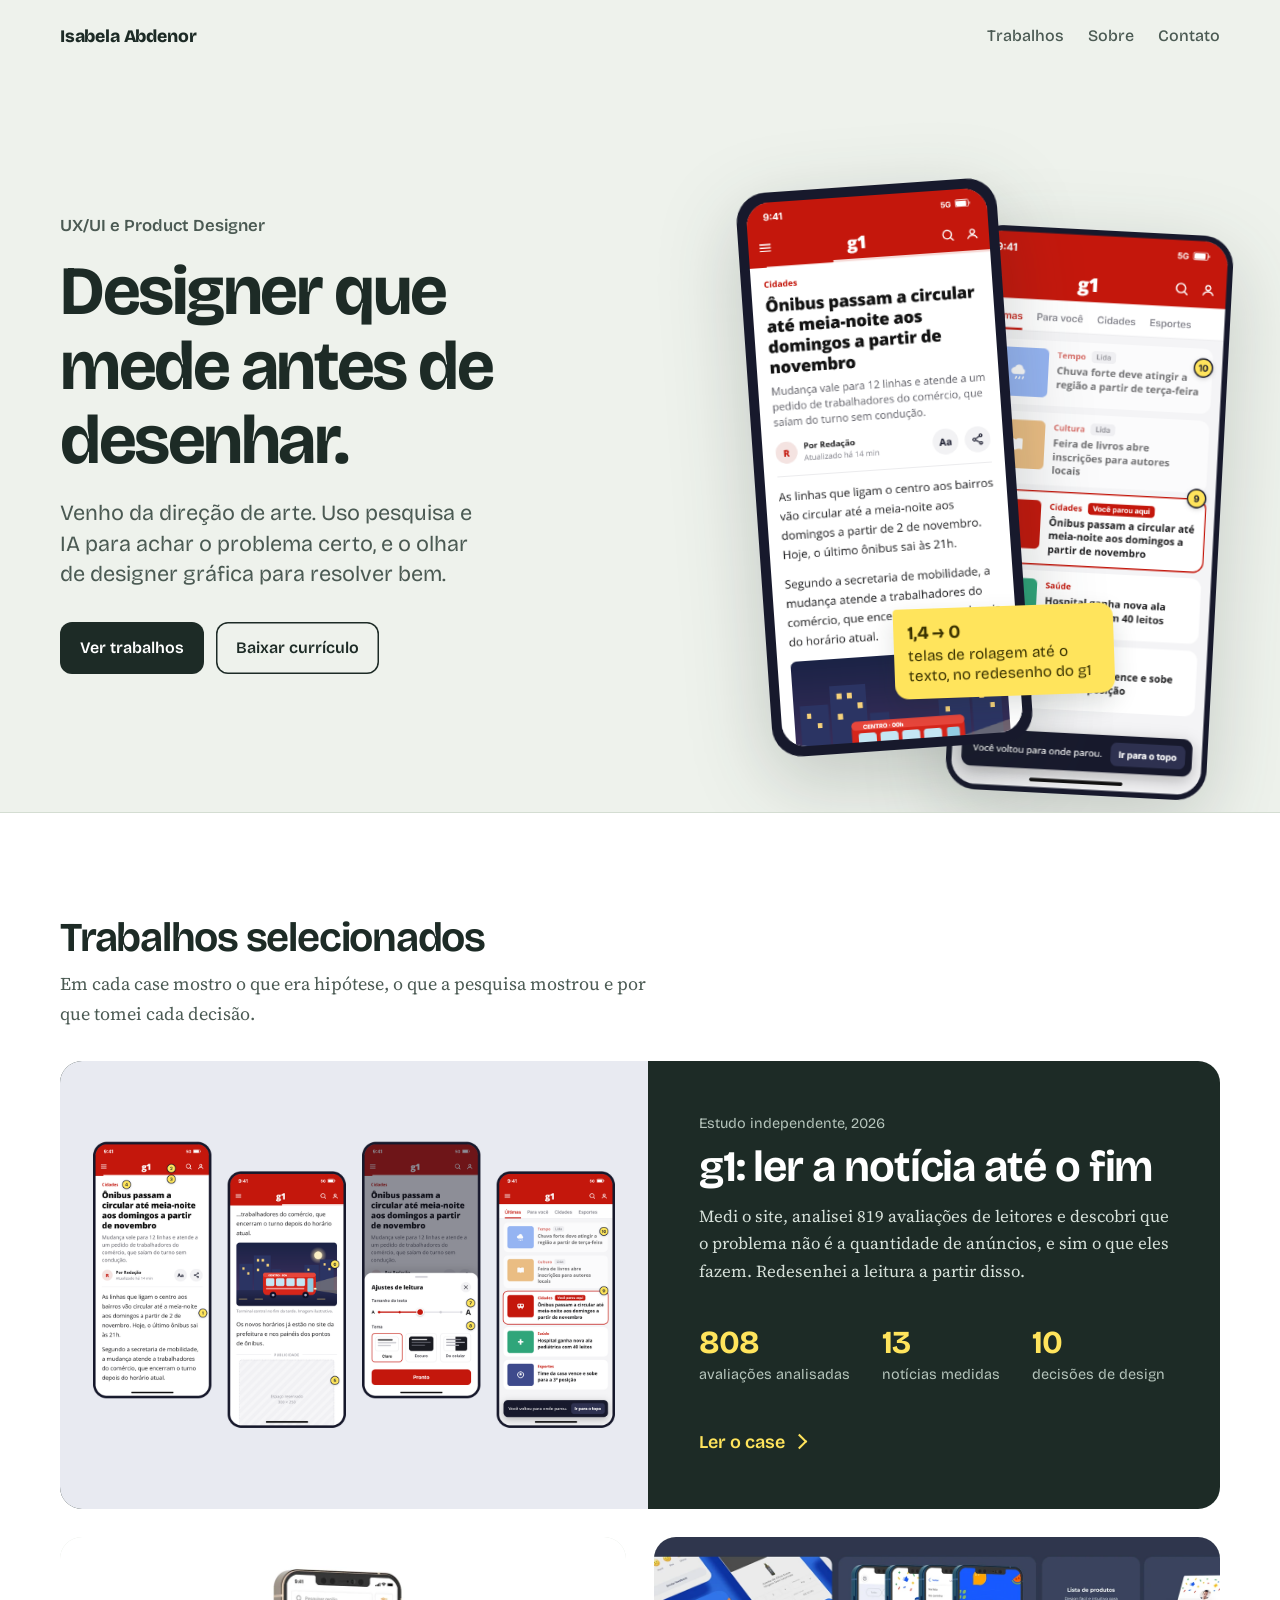
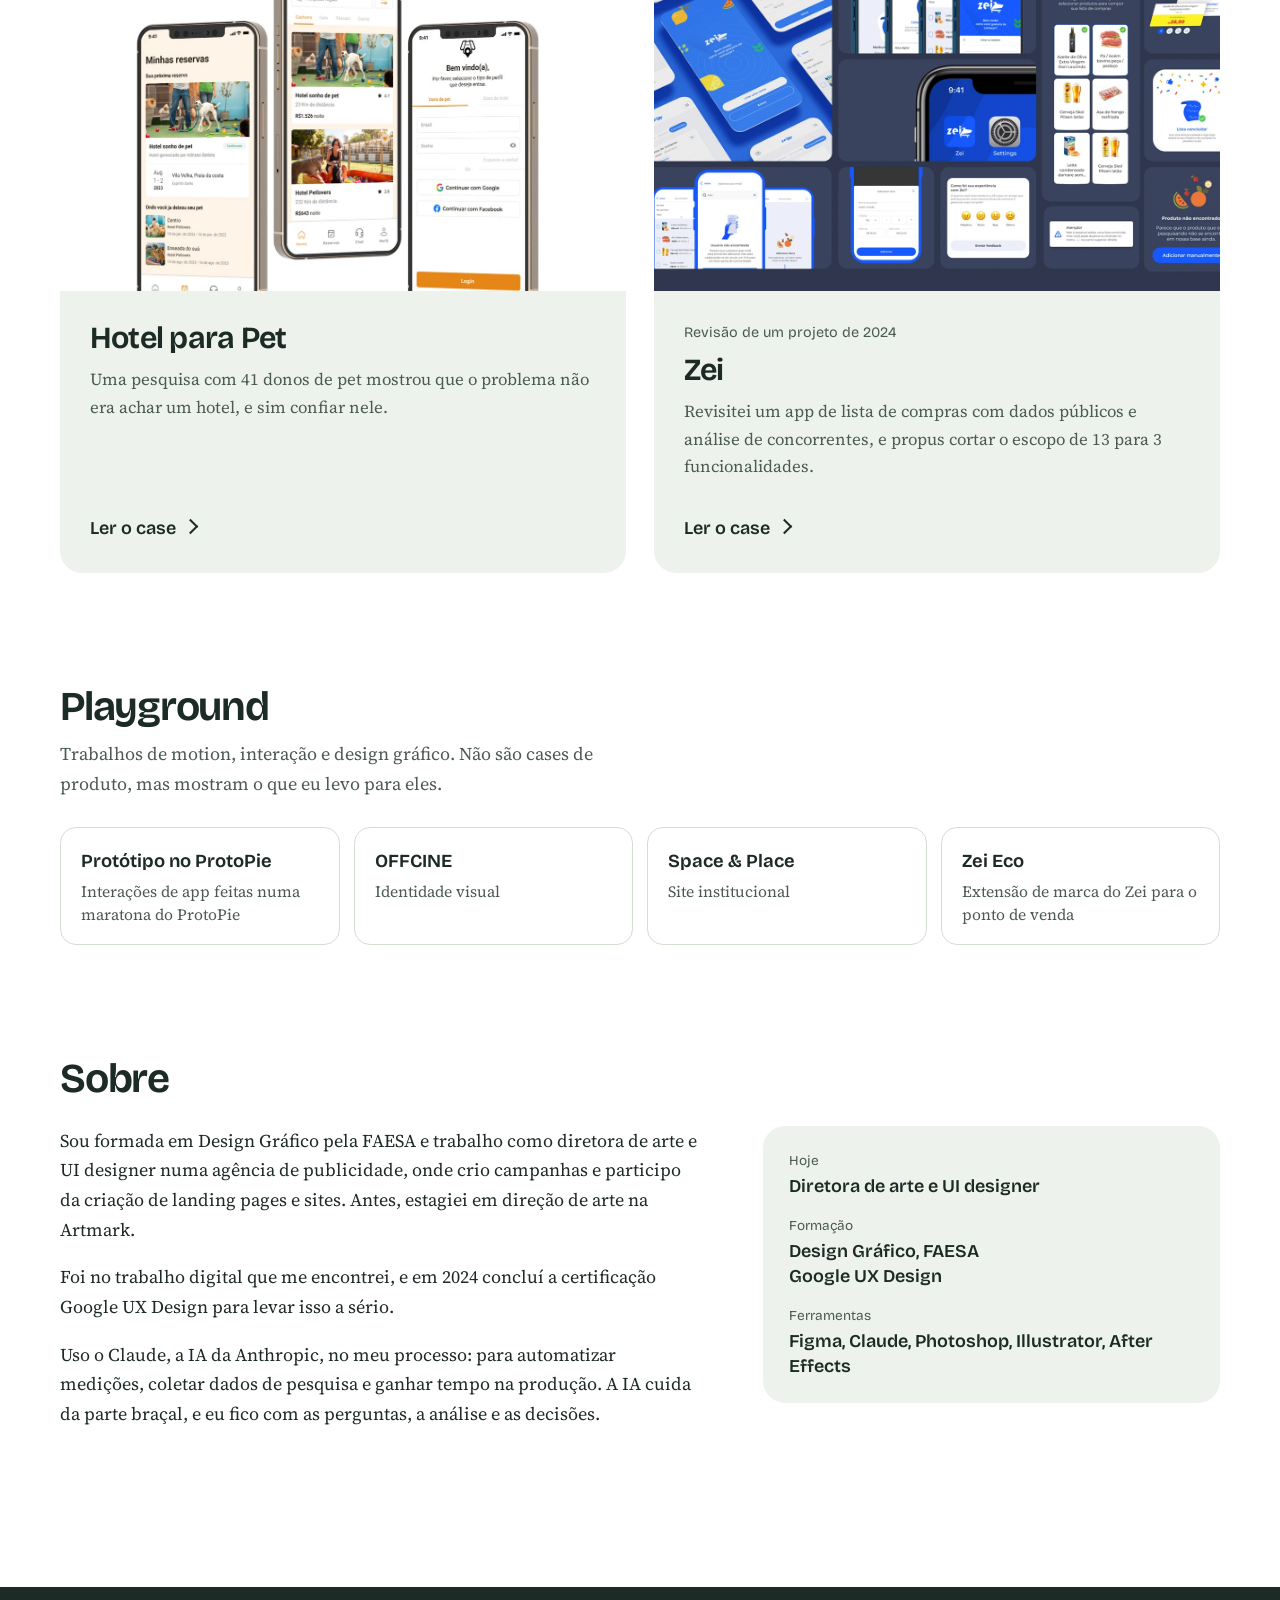
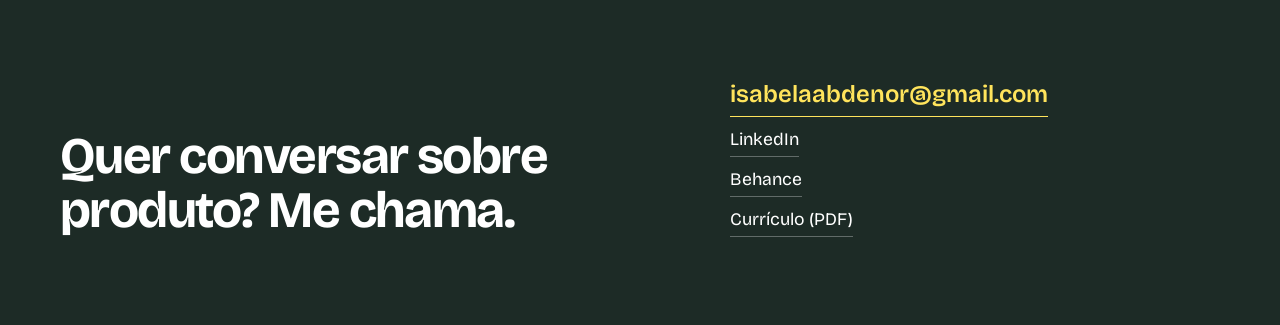
==== index.html @ 4beea4b3 "Portfolio de Isabela Abdenor: home e cases g1, Hotel para Pet e Zei Co-Authored-By: Claude Opus 5.5 " ====
<!doctype html>
<html lang="pt-BR">
<head>
<meta charset="utf-8">
<meta name="viewport" content="width=device-width, initial-scale=1">
<title>Isabela Abdenor — UX/UI e Product Designer</title>
<meta name="description" content="Portfolio de Isabela Abdenor, UX/UI e Product Designer que mede antes de desenhar. Vinda da direção de arte, usa pesquisa e IA para achar o problema certo.">
<meta property="og:type" content="website">
<meta property="og:title" content="Isabela Abdenor — UX/UI e Product Designer">
<meta property="og:description" content="Designer que mede antes de desenhar. Cases de UX/UI e produto com pesquisa, decisões e resultados.">
<meta property="og:image" content="https://isabelaabdenor-ctrl.github.io/img/g1/capa-g1.png">
<meta property="og:url" content="https://isabelaabdenor-ctrl.github.io/">
<meta name="twitter:card" content="summary_large_image">
<link rel="preconnect" href="https://fonts.googleapis.com">
<link rel="preconnect" href="https://fonts.gstatic.com" crossorigin>
<link href="https://fonts.googleapis.com/css2?family=Bricolage+Grotesque:opsz,wght@12..96,300..800&family=Source+Serif+4:opsz,wght@8..60,400;8..60,600&display=swap" rel="stylesheet">
<link rel="stylesheet" href="styles.css?v=3">
</head>
<body>

<div class="hero-band">
  <header class="site-head">
    <a class="name" href="index.html">Isabela Abdenor</a>
    <nav aria-label="Principal">
      <a href="#trabalhos">Trabalhos</a>
      <a href="#sobre">Sobre</a>
      <a href="#contato">Contato</a>
    </nav>
  </header>

  <section class="hero">
    <div>
      <p class="role">UX/UI e Product Designer</p>
      <h1>Designer que mede antes de desenhar.</h1>
      <p class="sub">Venho da direção de arte. Uso pesquisa e IA para achar o problema certo, e o olhar de designer gráfica para resolver bem.</p>
      <div class="actions">
        <a class="button" href="#trabalhos">Ver trabalhos</a>
        <a class="button ghost" href="curriculo-isabela-abdenor.pdf">Baixar currículo</a>
      </div>
    </div>
    <div class="hero-visual" aria-hidden="true">
      <!-- demo do redesenho: a notícia rola sozinha dentro do celular -->
      <div class="phone-live p1">
        <div class="screen">
          <img class="scroller" src="img/g1/tela-longa.png" alt="" width="750" height="3302">
          <div class="fixed-top"><img src="img/g1/cabecalho.png" alt="" width="750" height="192"><i class="read"></i></div>
        </div>
      </div>
      <img class="p2" src="img/g1/tela-d.png" alt="" width="750" height="1624">
      <p class="tag"><b>1,4 → 0</b>telas de rolagem até o texto, no redesenho do g1</p>
    </div>
  </section>
</div>

<main>
  <section class="work" id="trabalhos">
    <h2>Trabalhos selecionados</h2>
    <p class="intro">Em cada case mostro o que era hipótese, o que a pesquisa mostrou e por que tomei cada decisão.</p>

    <div class="cases">
      <a class="case featured" href="g1.html">
        <div class="shot"><img src="img/g1/capa-g1.png" alt="Quatro telas do redesenho da leitura de notícias do g1 no celular" width="1600" height="1000"></div>
        <div class="body">
          <p class="kind">Estudo independente, 2026</p>
          <h3>g1: ler a notícia até o fim</h3>
          <p class="problem">Medi o site, analisei 819 avaliações de leitores e descobri que o problema não é a quantidade de anúncios, e sim o que eles fazem. Redesenhei a leitura a partir disso.</p>
          <div class="metric">
            <div><b data-count="819">819</b><span>avaliações analisadas</span></div>
            <div><b data-count="13">13</b><span>notícias medidas</span></div>
            <div><b data-count="10">10</b><span>decisões de design</span></div>
          </div>
          <span class="go">Ler o case</span>
        </div>
      </a>

      <a class="case" href="pet.html">
        <div class="shot"><img src="img/pet/capa.webp" alt="Telas do app de hotéis para pet" width="1200" height="1558" loading="lazy"></div>
        <div class="body">
          <h3>Hotel para Pet</h3>
          <p class="problem">Uma pesquisa com 41 donos de pet mostrou que o problema não era achar um hotel, e sim confiar nele.</p>
          <span class="go">Ler o case</span>
        </div>
      </a>

      <a class="case" href="zei.html">
        <div class="shot"><img src="img/zei/telas.webp" alt="Telas do app Zei" width="1400" height="788" loading="lazy"></div>
        <div class="body">
          <p class="kind">Revisão de um projeto de 2024</p>
          <h3>Zei</h3>
          <p class="problem">Revisitei um app de lista de compras com dados públicos e análise de concorrentes, e propus cortar o escopo de 13 para 3 funcionalidades.</p>
          <span class="go">Ler o case</span>
        </div>
      </a>
    </div>
  </section>

  <section class="section" id="playground">
    <h2>Playground</h2>
    <p class="intro">Trabalhos de motion, interação e design gráfico. Não são cases de produto, mas mostram o que eu levo para eles.</p>
    <ul class="play">
      <li><a href="https://www.behance.net/gallery/202057637/Projeto-criado-durante-maratona-do-ProtoPie"><b>Protótipo no ProtoPie</b><span>Interações de app feitas numa maratona do ProtoPie</span></a></li>
      <li><a href="https://www.behance.net/gallery/131307971/OFFCINE"><b>OFFCINE</b><span>Identidade visual</span></a></li>
      <li><a href="https://www.behance.net/gallery/140035147/Site-SPACE-PLACE"><b>Space &amp; Place</b><span>Site institucional</span></a></li>
      <li><a href="https://www.behance.net/gallery/186229817/Projeto-Zei-Eco-Design-Process"><b>Zei Eco</b><span>Extensão de marca do Zei para o ponto de venda</span></a></li>
    </ul>
  </section>

  <section class="section" id="sobre">
    <h2>Sobre</h2>
    <div class="about">
      <div>
        <p>Sou formada em Design Gráfico pela FAESA e trabalho como diretora de arte e UI designer numa agência de publicidade, onde crio campanhas e participo da criação de landing pages e sites. Antes, estagiei em direção de arte na Artmark.</p>
        <p>Foi no trabalho digital que me encontrei, e em 2024 concluí a certificação Google UX Design para levar isso a sério.</p>
        <p>Uso o Claude, a IA da Anthropic, no meu processo: para automatizar medições, coletar dados de pesquisa e ganhar tempo na produção. A IA cuida da parte braçal, e eu fico com as perguntas, a análise e as decisões.</p>
      </div>
      <dl class="about-facts">
        <div><dt>Hoje</dt><dd>Diretora de arte e UI designer</dd></div>
        <div><dt>Formação</dt><dd>Design Gráfico, FAESA<br>Google UX Design</dd></div>
        <div><dt>Ferramentas</dt><dd>Figma, Claude, Photoshop, Illustrator, After Effects</dd></div>
      </dl>
    </div>
  </section>
</main>

<footer class="site-foot" id="contato">
  <div class="foot-inner">
    <p class="ask">Quer conversar sobre produto? Me chama.</p>
    <div class="links">
      <a class="mail" href="mailto:isabelaabdenor@gmail.com">isabelaabdenor@gmail.com</a>
      <a href="https://www.linkedin.com/in/isabelaabdenor/">LinkedIn</a>
      <a href="https://www.behance.net/isabelaabdenor">Behance</a>
      <a href="curriculo-isabela-abdenor.pdf">Currículo (PDF)</a>
    </div>
  </div>
</footer>


<script>
  // números do case em destaque contam até o valor quando o cartão aparece
  const nums = document.querySelectorAll('[data-count]');
  const calmo = matchMedia('(prefers-reduced-motion: reduce)').matches;
  if (!calmo && 'IntersectionObserver' in window) {
    nums.forEach(n => n.textContent = '0');
    const io = new IntersectionObserver(entries => entries.forEach(e => {
      if (!e.isIntersecting) return;
      io.unobserve(e.target);
      const alvo = +e.target.dataset.count, t0 = performance.now(), dur = 1100;
      const passo = t => {
        const k = Math.min(1, (t - t0) / dur), suave = 1 - Math.pow(1 - k, 3);
        e.target.textContent = Math.round(alvo * suave);
        if (k < 1) requestAnimationFrame(passo);
      };
      requestAnimationFrame(passo);
    }), { threshold: .6 });
    nums.forEach(n => io.observe(n));
  }
</script>
</body>
</html>
---- styles.css ----
/* Portfolio Isabela Abdenor
   Ideia central: o case lido como um arquivo de trabalho.
   O texto corre numa coluna; as decisões aparecem como notas na margem,
   do jeito que um comentário aparece no Figma. */

:root {
  --ink: #1d2b26;
  --ink-soft: #4b5a53;
  --paper: #ffffff;
  --band: #eef2ec;
  --mist: #e3e9e1;
  --line: #d4ddd2;
  --note: #ffe45c;
  --note-ink: #3a3200;
  --link: #1d2b26;
  --link-line: #f2c400;
  --zei: #1f5bff;
  --pet: #e8891a;
  --ok: #1e7a4c;

  --display: "Bricolage Grotesque", system-ui, sans-serif;
  --text: "Source Serif 4", Georgia, serif;

  --gutter: clamp(20px, 5vw, 56px);
  --max: 1160px;
  --measure: 38rem;
  --radius: 22px;
}

* { box-sizing: border-box; }

html { -webkit-text-size-adjust: 100%; scroll-behavior: smooth; }

body {
  margin: 0;
  background: var(--paper);
  color: var(--ink);
  font-family: var(--text);
  font-size: 1.125rem;
  line-height: 1.65;
  font-optical-sizing: auto;
}

img { max-width: 100%; height: auto; display: block; }

a { color: var(--link); text-decoration-color: var(--link-line); text-decoration-thickness: 2px; text-underline-offset: 0.2em; }
a:hover { text-decoration-color: var(--ink); }

:focus-visible {
  outline: 3px solid var(--link);
  outline-offset: 3px;
  border-radius: 4px;
}

h1, h2, h3, .display {
  font-family: var(--display);
  font-weight: 650;
  line-height: 1.08;
  letter-spacing: -0.02em;
  margin: 0;
}

p { margin: 0 0 1em; }

/* todo bloco de conteúdo fica numa coluna central */
.site-head, .hero, .work, .section, .case-hero, .cover, .doc, .next-case, .foot-inner {
  width: min(calc(100% - 2 * var(--gutter)), var(--max));
  margin-inline: auto;
}

/* ---------- topo ---------- */

.site-head {
  display: flex;
  justify-content: space-between;
  align-items: center;
  gap: 1rem;
  padding: 22px 0;
  font-family: var(--display);
  font-size: 1rem;
}
.site-head .name { white-space: nowrap; font-weight: 800; font-size: 1.1rem; color: var(--ink); text-decoration: none; letter-spacing: -0.01em; }
.site-head nav { display: flex; gap: 1.5rem; flex-wrap: wrap; }
.site-head nav a { color: var(--ink-soft); text-decoration: none; font-weight: 500; }
.site-head nav a:hover { color: var(--ink); }

/* ---------- home ---------- */

.hero-band { background: var(--band); border-bottom: 1px solid var(--line); overflow: hidden; }
.hero {
  display: grid;
  grid-template-columns: minmax(0, 1.15fr) minmax(0, .85fr);
  gap: clamp(32px, 5vw, 72px);
  align-items: center;
  padding: clamp(40px, 7vw, 96px) 0;
}
.role {
  font-family: var(--display);
  font-weight: 600;
  font-size: 1.05rem;
  color: var(--ink-soft);
  margin-bottom: 1rem;
}
.status {
  display: inline-flex;
  align-items: center;
  gap: .55rem;
  font-family: var(--display);
  font-weight: 600;
  font-size: .95rem;
  background: var(--paper);
  border: 1px solid var(--line);
  border-radius: 999px;
  padding: .35rem .9rem .35rem .7rem;
  margin-bottom: 1.6rem;
}
.status::before { content: ""; width: 9px; height: 9px; border-radius: 50%; background: #2a9d5c; box-shadow: 0 0 0 4px rgba(42, 157, 92, .15); }
.hero h1 {
  font-size: clamp(2.5rem, 5.4vw, 4.6rem);
  font-weight: 700;
  letter-spacing: -0.035em;
  max-width: 13ch;
}
.hero .sub {
  font-family: var(--display);
  font-weight: 400;
  font-size: clamp(1.15rem, 1.7vw, 1.4rem);
  line-height: 1.4;
  color: var(--ink-soft);
  margin-top: 1.2rem;
  max-width: 30ch;
}
.actions { display: flex; flex-wrap: wrap; gap: .75rem; margin-top: 2rem; }
.button {
  display: inline-flex;
  align-items: center;
  gap: .5rem;
  font-family: var(--display);
  font-weight: 600;
  font-size: 1rem;
  text-decoration: none;
  border-radius: 12px;
  padding: .8rem 1.25rem;
  background: var(--ink);
  color: #fff;
  transition: transform .15s ease, background .15s ease;
}
.button:hover { background: #2c3f37; }
.button:active { transform: scale(.98); }
.button.ghost { background: transparent; color: var(--ink); box-shadow: inset 0 0 0 1.5px var(--ink); }
.button.ghost:hover { background: var(--paper); }

/* as telas do g1 como vitrine da abertura */
.hero-visual { position: relative; height: clamp(380px, 44vw, 560px); }
.hero-visual > img {
  position: absolute;
  width: 56%;
  border-radius: 26px;
  filter: drop-shadow(0 24px 40px rgba(29, 43, 38, .2));
}
.hero-visual .p1 { left: 0; top: 4%; transform: rotate(-4deg); z-index: 1; }
.hero-visual .p2 { right: 0; top: 12%; transform: rotate(3deg); }

/* celular "ao vivo": a tela longa sobe devagar, como um vídeo do produto */
.phone-live {
  position: absolute;
  width: 56%;
  aspect-ratio: 375 / 812;
  border-radius: 30px;
  background: #17192c;
  padding: 2.1%;
  filter: drop-shadow(0 24px 40px rgba(29, 43, 38, .22));
}
.phone-live .screen { position: relative; width: 100%; height: 100%; border-radius: 24px; overflow: hidden; background: #fff; }
.phone-live .scroller { position: absolute; left: 0; top: 0; width: 100%; animation: ler 14s cubic-bezier(.45, 0, .25, 1) 1.6s infinite; }
.phone-live .fixed-top { position: absolute; left: 0; top: 0; width: 100%; }
.phone-live .read { position: absolute; left: 0; bottom: -3px; height: 3px; width: 7%; background: #c4170c; animation: progresso 14s cubic-bezier(.45, 0, .25, 1) 1.6s infinite; }
/* 50.8% = (altura da tela longa - altura visível) / altura da tela longa */
@keyframes ler {
  0%, 10% { transform: translateY(0); }
  58%, 72% { transform: translateY(-50.8%); }
  92%, 100% { transform: translateY(0); }
}
@keyframes progresso {
  0%, 10% { width: 7%; }
  58%, 72% { width: 100%; }
  92%, 100% { width: 7%; }
}

/* entrada da abertura: uma sequência só, na ordem de leitura */
@keyframes subir { from { opacity: 0; transform: translateY(18px); } to { opacity: 1; transform: none; } }
@keyframes chegar-1 { from { opacity: 0; transform: translateY(40px) rotate(-8deg); } to { opacity: 1; transform: rotate(-4deg); } }
@keyframes chegar-2 { from { opacity: 0; transform: translateY(40px) rotate(8deg); } to { opacity: 1; transform: rotate(3deg); } }
@keyframes colar { 0% { opacity: 0; transform: scale(.6) rotate(-8deg); } 70% { opacity: 1; transform: scale(1.06) rotate(-1deg); } 100% { transform: scale(1) rotate(-2deg); } }
.hero .role, .hero h1, .hero .sub, .hero .actions { animation: subir .7s cubic-bezier(.2, .7, .2, 1) both; }
.hero .sub { animation-delay: .12s; }
.hero .actions { animation-delay: .24s; }
.hero-visual .p1 { animation: chegar-1 .9s cubic-bezier(.2, .7, .2, 1) .25s both; }
.hero-visual .p2 { animation: chegar-2 .9s cubic-bezier(.2, .7, .2, 1) .4s both; }
.hero-visual .tag { animation: colar .5s cubic-bezier(.3, .7, .3, 1.2) 1.15s both; }
.hero-visual .tag {
  position: absolute;
  left: 30%;
  bottom: 2%;
  z-index: 2;
  background: var(--note);
  color: var(--note-ink);
  font-family: var(--display);
  font-size: .95rem;
  line-height: 1.35;
  padding: 12px 14px;
  border-radius: 4px 14px 14px 14px;
  transform: rotate(-2deg);
  box-shadow: 0 10px 24px rgba(29, 43, 38, .14);
  max-width: 220px;
}
.hero-visual .tag b { font-size: 1.15rem; display: block; }

/* trabalhos */
.work { padding: clamp(56px, 8vw, 104px) 0 0; }
.work > h2, .section > h2 { font-size: clamp(1.8rem, 3.2vw, 2.6rem); letter-spacing: -0.03em; }
.work > .intro, .section > .intro { color: var(--ink-soft); max-width: var(--measure); margin-top: .6rem; }

.cases { display: grid; grid-template-columns: repeat(2, minmax(0, 1fr)); gap: clamp(16px, 2.4vw, 28px); margin-top: 2rem; }
.case {
  display: flex;
  flex-direction: column;
  background: var(--band);
  border-radius: var(--radius);
  overflow: hidden;
  color: inherit;
  text-decoration: none;
  transition: transform .25s cubic-bezier(.2,.7,.2,1), box-shadow .25s ease;
}
.case:hover { transform: translateY(-3px); box-shadow: 0 18px 40px rgba(29, 43, 38, .1); }
.case .shot { aspect-ratio: 16 / 10; overflow: hidden; background: var(--mist); }
.case .shot img { width: 100%; height: 100%; object-fit: cover; object-position: top; }
.case .body { padding: clamp(20px, 2.4vw, 30px); display: flex; flex-direction: column; flex: 1; }
.case .kind { font-family: var(--display); font-size: .9rem; color: var(--ink-soft); margin-bottom: .5rem; }
.case h3 { font-size: clamp(1.5rem, 2.4vw, 2rem); letter-spacing: -0.025em; }
.case .problem { margin-top: .75rem; color: var(--ink-soft); font-size: 1.05rem; }
.case .go { margin-top: auto; padding-top: 1rem; font-family: var(--display); font-weight: 600; color: var(--ink); }
.case .go::after { content: ""; display: inline-block; width: .5em; height: .5em; border-top: 2px solid currentColor; border-right: 2px solid currentColor; transform: rotate(45deg); margin-left: .5em; vertical-align: .08em; transition: margin .2s ease; }
.case:hover .go::after { margin-left: .8em; }

/* o primeiro case ocupa a linha inteira */
.case.featured { grid-column: 1 / -1; flex-direction: row; background: var(--ink); color: #fff; }
.case.featured .shot { flex: 1.25; aspect-ratio: auto; background: #e8eaf1; display: grid; place-items: center; }
.case.featured .shot img { object-fit: contain; object-position: center; }
.case.featured .body { flex: 1; justify-content: center; padding: clamp(28px, 4vw, 56px); }
.case.featured .kind { color: #b5c4bb; }
.case.featured h3 { font-size: clamp(1.9rem, 3.4vw, 2.9rem); }
.case.featured .problem { color: #d7e1da; }
.case.featured .go { color: var(--note); margin-top: 1.5rem; }
.case.featured .metric { display: flex; gap: 2rem; margin-top: 1.5rem; font-family: var(--display); }
.case.featured .metric b { display: block; font-size: 2rem; letter-spacing: -0.03em; line-height: 1; color: var(--note); }
.case.featured .metric span { font-size: .9rem; color: #b5c4bb; }

.section { padding: clamp(64px, 9vw, 112px) 0 0; }

.play {
  list-style: none;
  padding: 0;
  margin: 1.75rem 0 0;
  display: grid;
  grid-template-columns: repeat(auto-fill, minmax(230px, 1fr));
  gap: 14px;
}
.play a {
  display: block;
  height: 100%;
  border: 1px solid var(--line);
  border-radius: 16px;
  padding: 18px 20px;
  text-decoration: none;
  color: var(--ink);
  transition: border-color .15s ease, background .15s ease;
}
.play a:hover { border-color: var(--ink); background: var(--band); }
.play b { font-family: var(--display); font-weight: 650; font-size: 1.15rem; display: block; }
.play span { display: block; color: var(--ink-soft); font-size: .98rem; line-height: 1.45; margin-top: .3rem; }

.about {
  display: grid;
  grid-template-columns: minmax(0, 1.4fr) minmax(0, 1fr);
  gap: clamp(28px, 5vw, 72px);
  margin-top: 1.5rem;
  align-items: start;
}
.about-facts { margin: 0; font-family: var(--display); background: var(--band); border-radius: var(--radius); padding: 24px 26px; display: grid; gap: 1rem; }
.about-facts dt { font-size: .85rem; color: var(--ink-soft); }
.about-facts dd { margin: .1rem 0 0; font-weight: 600; line-height: 1.4; }

/* rodapé: o convite para conversar */
.site-foot { margin-top: clamp(80px, 11vw, 140px); background: var(--ink); color: #fff; }
.foot-inner {
  display: grid;
  grid-template-columns: minmax(0, 1.3fr) minmax(0, 1fr);
  gap: 2rem;
  align-items: end;
  padding: clamp(48px, 7vw, 88px) 0;
  font-family: var(--display);
}
.site-foot .ask { font-size: clamp(1.9rem, 4vw, 3.2rem); font-weight: 700; letter-spacing: -0.03em; line-height: 1.05; margin: 0; max-width: 16ch; }
.site-foot .links { display: flex; flex-direction: column; gap: .5rem; align-items: flex-start; }
.site-foot .links a { color: #fff; text-decoration: none; font-size: 1.1rem; border-bottom: 1px solid rgba(255,255,255,.3); padding-bottom: 2px; }
.site-foot .links a:hover { border-color: var(--note); color: var(--note); }
.site-foot .links .mail { font-size: clamp(1.15rem, 2vw, 1.5rem); font-weight: 600; color: var(--note); border-color: var(--note); }

/* texto que a Isabela ainda precisa preencher */
.fill {
  background: #ffe9e9;
  color: #8a1c1c;
  font-family: var(--display);
  font-size: .85em;
  padding: 0 .3em;
  border-radius: 3px;
  -webkit-box-decoration-break: clone;
  box-decoration-break: clone;
}

/* ---------- página de case ---------- */

.case-hero { padding: clamp(40px, 7vw, 88px) 0 0; }
.case-hero .kind { font-family: var(--display); color: var(--ink-soft); margin-bottom: 1rem; }
.case-hero h1 { font-size: clamp(2.4rem, 5.6vw, 4.4rem); max-width: 16ch; letter-spacing: -0.035em; }
.case-hero .summary { margin-top: 1.5rem; max-width: var(--measure); font-size: 1.25rem; line-height: 1.5; }

.case-facts {
  margin: 2.5rem 0 0;
  display: grid;
  grid-template-columns: repeat(auto-fit, minmax(190px, 1fr));
  gap: 1rem;
  font-family: var(--display);
  font-size: .95rem;
}
.case-facts > div { background: var(--band); border-radius: 14px; padding: 14px 16px; }
.case-facts dt { color: var(--ink-soft); font-size: .85rem; }
.case-facts dd { margin: .2rem 0 0; font-weight: 600; line-height: 1.35; }

.cover { margin-top: clamp(32px, 5vw, 56px); border-radius: var(--radius); overflow: hidden; background: var(--band); }

/* corpo: texto + margem de notas */
.doc {
  display: grid;
  grid-template-columns: minmax(0, var(--measure)) minmax(0, 15rem);
  column-gap: clamp(32px, 6vw, 96px);
}
.doc > * { grid-column: 1; min-width: 0; }
.doc > .wide { grid-column: 1 / -1; }
/* a nota vem logo depois do parágrafo que comenta e ocupa algumas linhas
   da margem, para o texto seguinte continuar correndo ao lado */
.doc > .note { grid-column: 2; grid-row: span 4; }

.doc h2 {
  font-size: clamp(1.6rem, 3vw, 2.2rem);
  letter-spacing: -0.03em;
  margin: clamp(56px, 7vw, 88px) 0 1rem;
}
.doc h3 { font-size: 1.25rem; margin: 2rem 0 .5rem; }
.doc ul, .doc ol { padding-left: 1.2em; margin: 0 0 1em; }
.doc li { margin-bottom: .4em; }
.doc li::marker { color: var(--ink-soft); }

.tldr {
  margin-top: clamp(40px, 6vw, 64px);
  padding: 26px 28px;
  background: var(--band);
  border-radius: var(--radius);
}
.tldr dl { margin: 0; display: grid; gap: 1.1rem; }
.tldr dt { font-family: var(--display); font-weight: 700; }
.tldr dd { margin: 0; }

/* a nota de margem: o elemento memorável do site */
.note {
  align-self: start;
  margin-top: .3rem;
  background: var(--note);
  color: var(--note-ink);
  font-family: var(--display);
  font-size: .95rem;
  line-height: 1.45;
  padding: 14px 16px 16px;
  border-radius: 2px 14px 14px 14px;
  position: relative;
  transform: rotate(-0.6deg);
  box-shadow: 0 6px 16px rgba(58, 50, 0, .08);
}
.note::before {
  /* o "pin" de comentário, apontando para o texto à esquerda */
  content: "";
  position: absolute;
  left: -9px;
  top: 0;
  border-style: solid;
  border-width: 0 10px 10px 0;
  border-color: transparent var(--note) transparent transparent;
}
.note b { display: block; margin-bottom: .3rem; font-weight: 700; }

.figure { margin: 2rem 0; }
.figure img { border-radius: 14px; background: var(--mist); }
.figure figcaption { font-family: var(--display); font-size: .9rem; color: var(--ink-soft); margin-top: .6rem; max-width: var(--measure); }

.source { font-size: .85em; color: var(--ink-soft); }
.source a { color: inherit; }

/* números com fonte */
.facts-grid {
  display: grid;
  grid-template-columns: repeat(auto-fit, minmax(220px, 1fr));
  gap: 0 32px;
  margin: 1.5rem 0 1rem;
}
.fact { border-top: 1px solid var(--line); padding: 16px 0 20px; }
.fact .n { font-family: var(--display); font-size: 2.4rem; font-weight: 700; letter-spacing: -0.03em; line-height: 1; }
.fact p { margin: .5rem 0 .4rem; font-size: 1rem; line-height: 1.5; }

/* tabelas */
.table-wrap { overflow-x: auto; margin: 1.5rem 0; -webkit-overflow-scrolling: touch; }
table { border-collapse: collapse; width: 100%; min-width: 640px; font-size: 1rem; line-height: 1.45; }
th, td { text-align: left; vertical-align: top; padding: 12px 14px 12px 0; border-bottom: 1px solid var(--line); }
thead th { font-family: var(--display); font-weight: 700; border-bottom: 2px solid var(--ink); }
tbody th { font-family: var(--display); font-weight: 600; white-space: nowrap; }
td.yes { color: var(--ok); font-family: var(--display); font-weight: 600; }
td.no { color: var(--ink-soft); font-family: var(--display); }

/* achados e regras */
.finding { border-left: 3px solid var(--line); padding: 4px 0 4px 18px; margin: 1.75rem 0; }
.finding.keep { border-left-color: #2a9d5c; }
.finding.fix { border-left-color: var(--zei); }
.finding h3 { margin-top: 0; }
.finding .rule { font-family: var(--display); font-size: .9rem; color: var(--ink-soft); margin-bottom: .5rem; }

/* telas de celular lado a lado */
.screens {
  display: grid;
  grid-template-columns: repeat(4, minmax(0, 1fr));
  gap: clamp(14px, 2vw, 28px);
  margin: 2rem 0 1rem;
  padding: clamp(20px, 3vw, 40px);
  background: var(--band);
  border-radius: var(--radius);
  list-style: none;
}
.screens li { margin: 0; }
.screens img { width: 100%; filter: drop-shadow(0 10px 24px rgba(29, 43, 38, .14)); }
.screens .cap { font-family: var(--display); font-size: .9rem; color: var(--ink-soft); margin-top: .8rem; line-height: 1.35; }
.screens .cap b { color: var(--ink); display: block; }


/* antes e depois arrastável */
.compare {
  display: grid;
  grid-template-columns: minmax(0, 320px) minmax(0, 1fr);
  gap: clamp(24px, 5vw, 64px);
  align-items: center;
  margin: 2rem 0 2.5rem;
  padding: clamp(24px, 4vw, 48px);
  background: var(--band);
  border-radius: var(--radius);
}
.compare-frame {
  position: relative;
  aspect-ratio: 375 / 812;
  border-radius: 34px;
  border: 7px solid var(--ink);
  overflow: hidden;
  background: #fff;
  box-shadow: 0 24px 48px rgba(29, 43, 38, .18);
  touch-action: pan-y;
}
.compare-frame img { position: absolute; inset: 0; width: 100%; height: 100%; object-fit: cover; }
.c-depois { position: absolute; inset: 0; clip-path: inset(0 0 0 var(--pos)); }
.c-handle { position: absolute; top: 0; bottom: 0; left: var(--pos); width: 3px; margin-left: -1.5px; background: var(--note); pointer-events: none; }
.c-handle span {
  position: absolute; top: 50%; left: 50%; width: 40px; height: 40px; margin: -20px 0 0 -20px;
  border-radius: 50%; background: var(--note); border: 2px solid var(--ink);
  box-shadow: 0 4px 12px rgba(0, 0, 0, .25);
}
.c-handle span::before, .c-handle span::after {
  content: ""; position: absolute; top: 50%; width: 7px; height: 7px; margin-top: -4px;
  border-top: 2px solid var(--ink); border-left: 2px solid var(--ink);
}
.c-handle span::before { left: 9px; transform: rotate(-45deg); }
.c-handle span::after { right: 9px; transform: rotate(135deg); }
.c-lab {
  position: absolute; bottom: 14px; font-family: var(--display); font-weight: 700; font-size: .8rem;
  background: rgba(29, 43, 38, .82); color: #fff; padding: 4px 10px; border-radius: 999px; pointer-events: none;
}
.c-lab.l { left: 12px; }
.c-lab.r { right: 12px; background: var(--note); color: var(--ink); }
.compare-frame input[type=range] {
  position: absolute; inset: 0; width: 100%; height: 100%; margin: 0; opacity: 0; cursor: ew-resize;
}
.compare-frame:has(input:focus-visible) .c-handle span { outline: 3px solid var(--link); outline-offset: 3px; }
.compare-notes { list-style: none; margin: 0; padding: 0; display: grid; gap: 1.25rem; }
.compare-notes li { margin: 0; }
.compare-notes b { display: block; font-family: var(--display); font-size: 1.2rem; margin-bottom: .25rem; }

/* print do antes ao lado da lista de problemas */
.split {
  display: grid;
  grid-template-columns: minmax(0, 260px) minmax(0, 1fr);
  gap: clamp(20px, 4vw, 48px);
  align-items: start;
  margin: 2rem 0;
}
.split img { width: 100%; border-radius: 22px; border: 6px solid var(--ink); }
.split ol { margin: 0; padding-left: 1.2em; }
.split li { margin-bottom: .9em; }

.next-case {
  margin-top: clamp(72px, 10vw, 120px);
  background: var(--band);
  border-radius: var(--radius);
  padding: clamp(24px, 4vw, 40px);
  font-family: var(--display);
}
.next-case p { color: var(--ink-soft); margin-bottom: .4rem; }
.next-case a { font-size: clamp(1.6rem, 3vw, 2.3rem); font-weight: 700; letter-spacing: -0.03em; color: var(--ink); text-decoration: none; }
.next-case a::after { content: " →"; color: var(--ink-soft); }
.next-case a:hover { text-decoration: underline; }

@media (max-width: 900px) {
  .hero { grid-template-columns: minmax(0, 1fr); }
  .hero-visual { height: clamp(340px, 90vw, 520px); max-width: 520px; width: 100%; margin: 0 auto; }
  .case.featured { flex-direction: column; }
  .case.featured .shot { aspect-ratio: 16 / 10; }
  .about { grid-template-columns: minmax(0, 1fr); }
  .foot-inner { grid-template-columns: minmax(0, 1fr); }
}

@media (max-width: 860px) {
  .doc { grid-template-columns: minmax(0, 1fr); }
  .doc > .note { grid-column: 1; grid-row: auto; margin: 0 0 1.5rem; transform: none; border-radius: 14px; }
  .note::before { display: none; }
  .screens { grid-template-columns: repeat(2, minmax(0, 1fr)); }
  .split { grid-template-columns: minmax(0, 1fr); }
  .split img { max-width: 260px; }
  .compare { grid-template-columns: minmax(0, 1fr); justify-items: center; }
  .compare-frame { width: min(100%, 300px); }
}

@media (max-width: 640px) {
  .cases { grid-template-columns: minmax(0, 1fr); }
  .site-head { flex-direction: column; align-items: flex-start; gap: .5rem; padding: 18px 0 6px; }
  .site-head nav { gap: 1.1rem; font-size: .95rem; }
  .case.featured .metric { gap: 1.25rem; }
}

@media (prefers-reduced-motion: reduce) {
  html { scroll-behavior: auto; }
  .hero .role, .hero h1, .hero .sub, .hero .actions, .hero-visual .p1, .hero-visual .p2, .hero-visual .tag,
  .phone-live .scroller, .phone-live .read { animation: none; }
  .case, .case .go::after, .button { transition: none; }
  .case:hover { transform: none; }
}
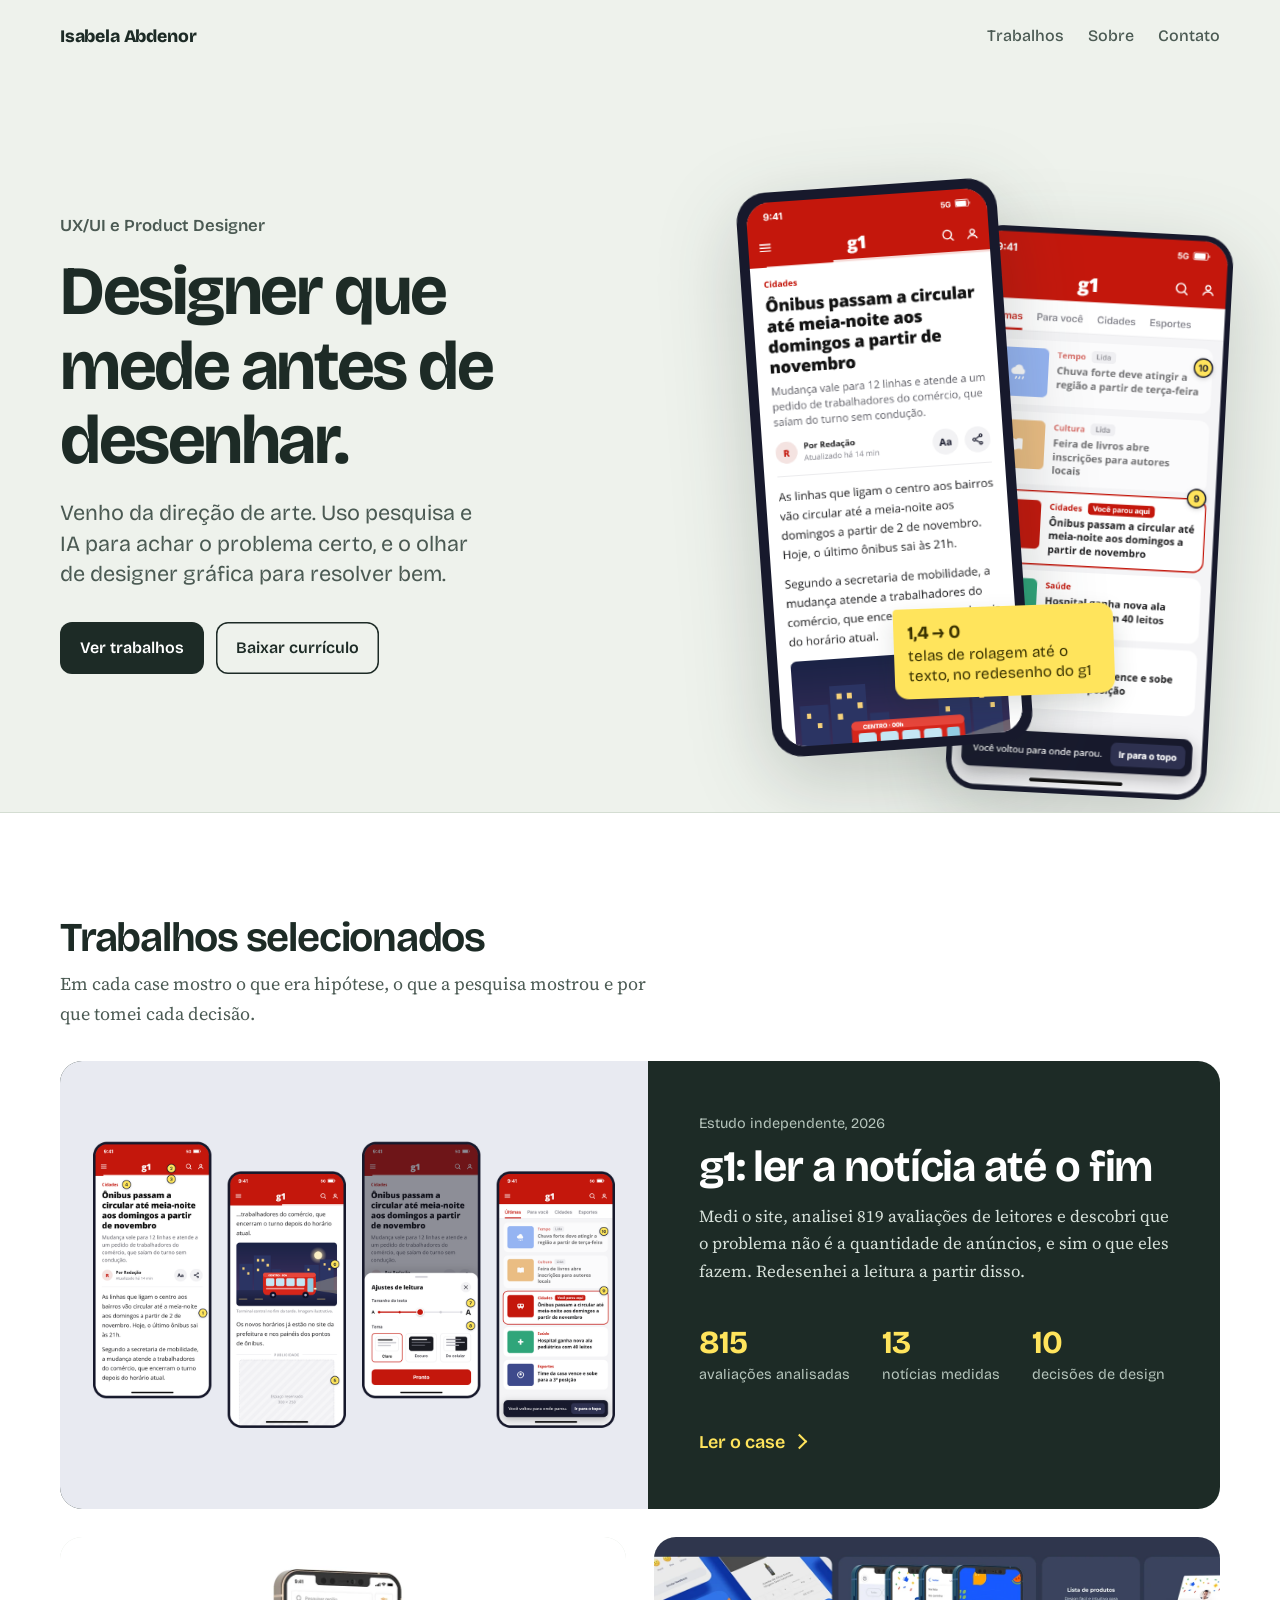
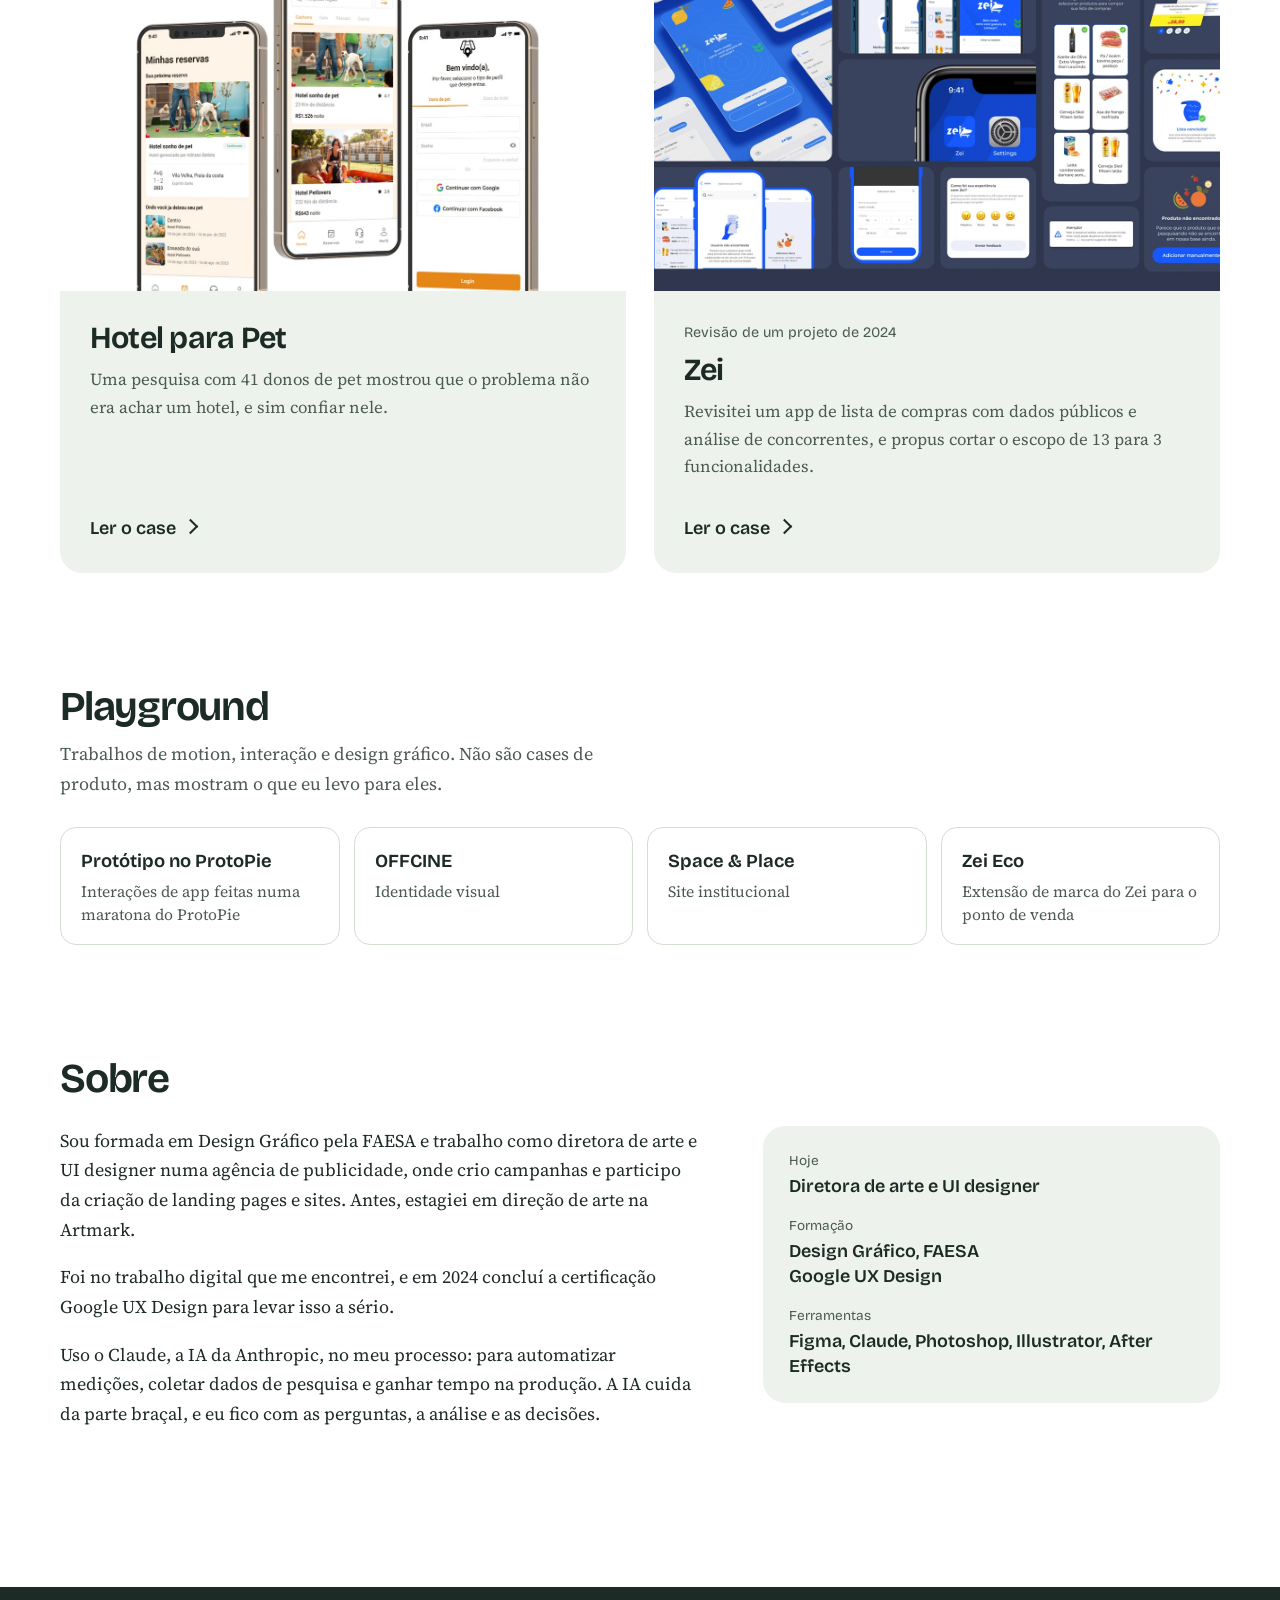
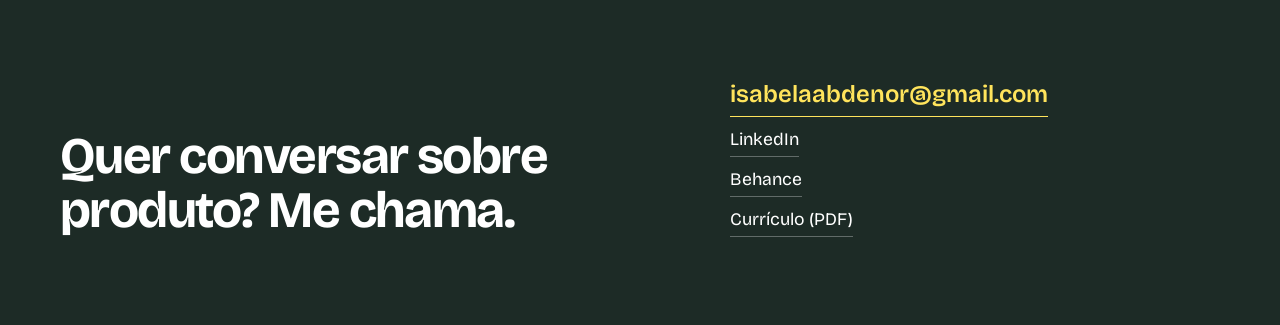
==== commit 2741fa84: "Imagem de prévia própria para a página inicial Co-Authored-By: Claude Opus 5.5 <noreply@anthropic.co" ====
--- a/index.html
+++ b/index.html
@@ -8,7 +8,7 @@
 <meta property="og:type" content="website">
 <meta property="og:title" content="Isabela Abdenor — UX/UI e Product Designer">
 <meta property="og:description" content="Designer que mede antes de desenhar. Cases de UX/UI e produto com pesquisa, decisões e resultados.">
-<meta property="og:image" content="https://isabelaabdenor-ctrl.github.io/img/g1/capa-g1.png">
+<meta property="og:image" content="https://isabelaabdenor-ctrl.github.io/img/og-portfolio.png">
 <meta property="og:url" content="https://isabelaabdenor-ctrl.github.io/">
 <meta name="twitter:card" content="summary_large_image">
 <link rel="preconnect" href="https://fonts.googleapis.com">
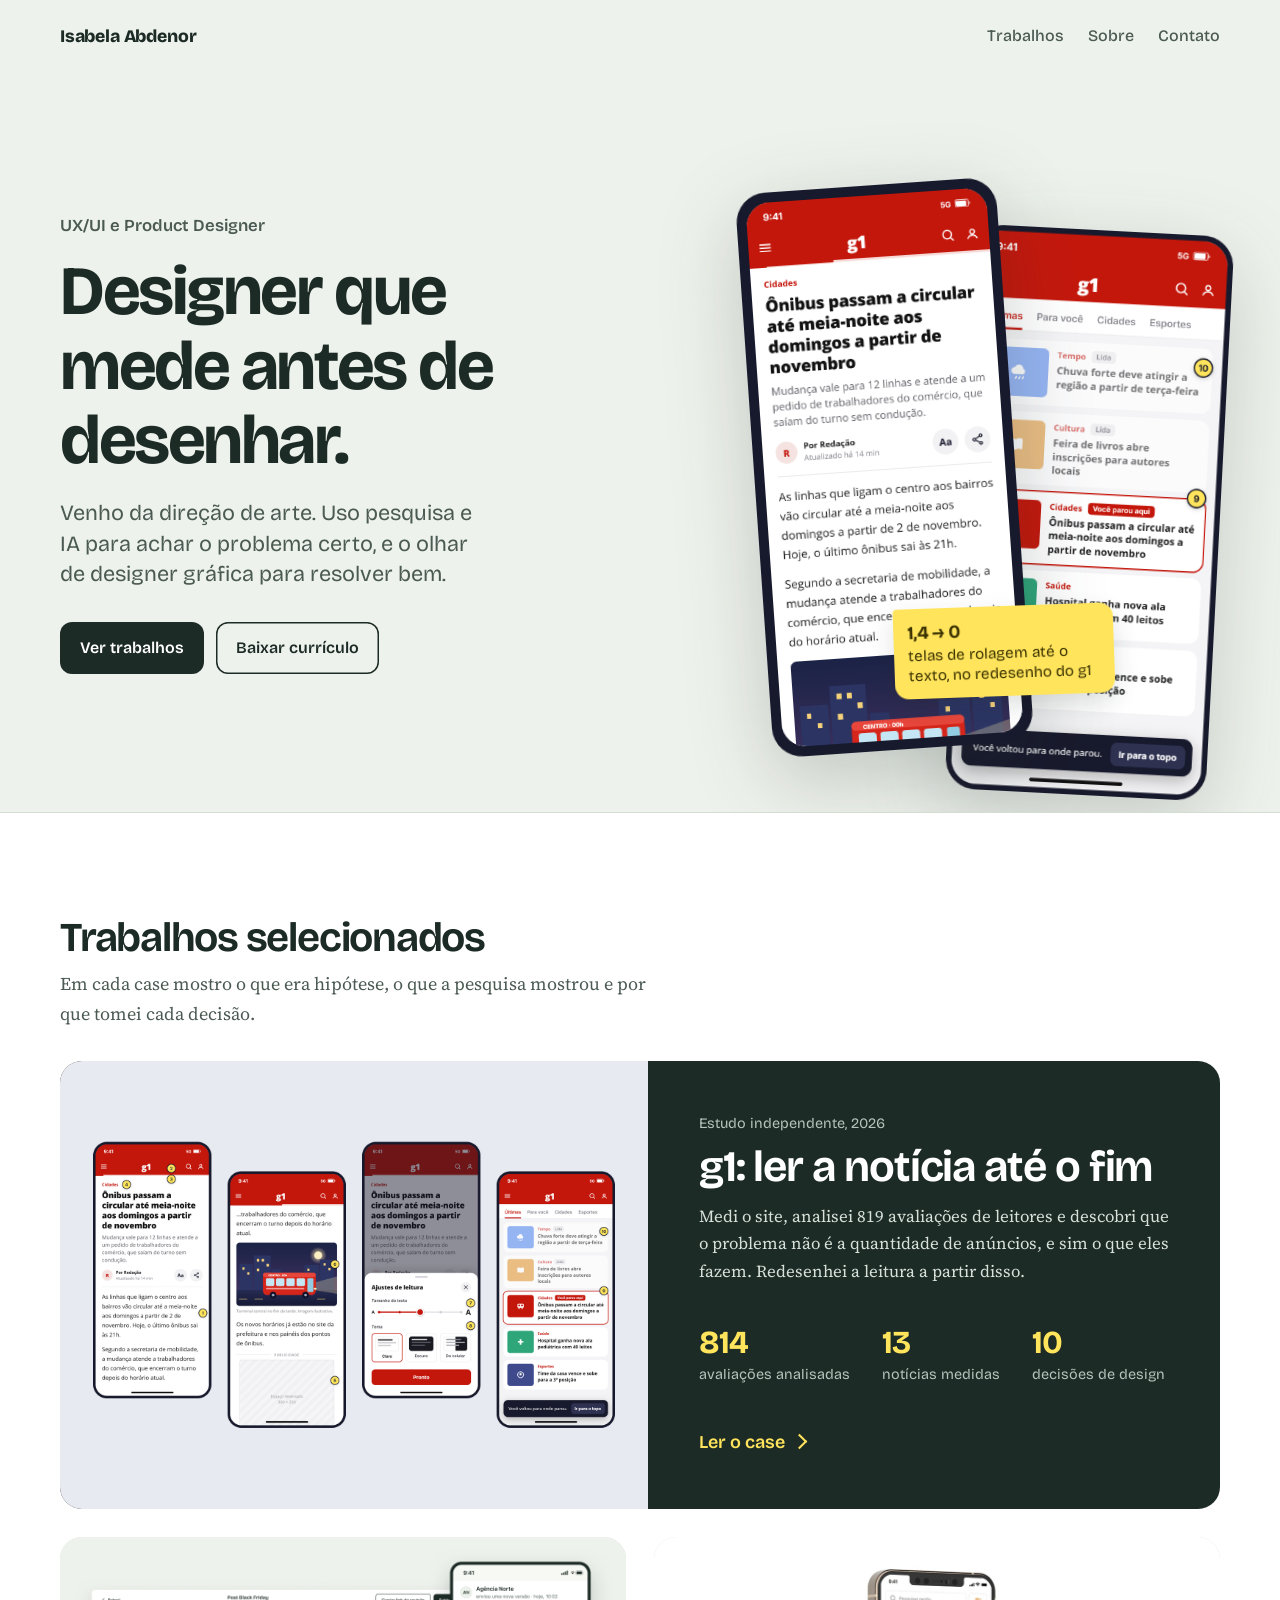
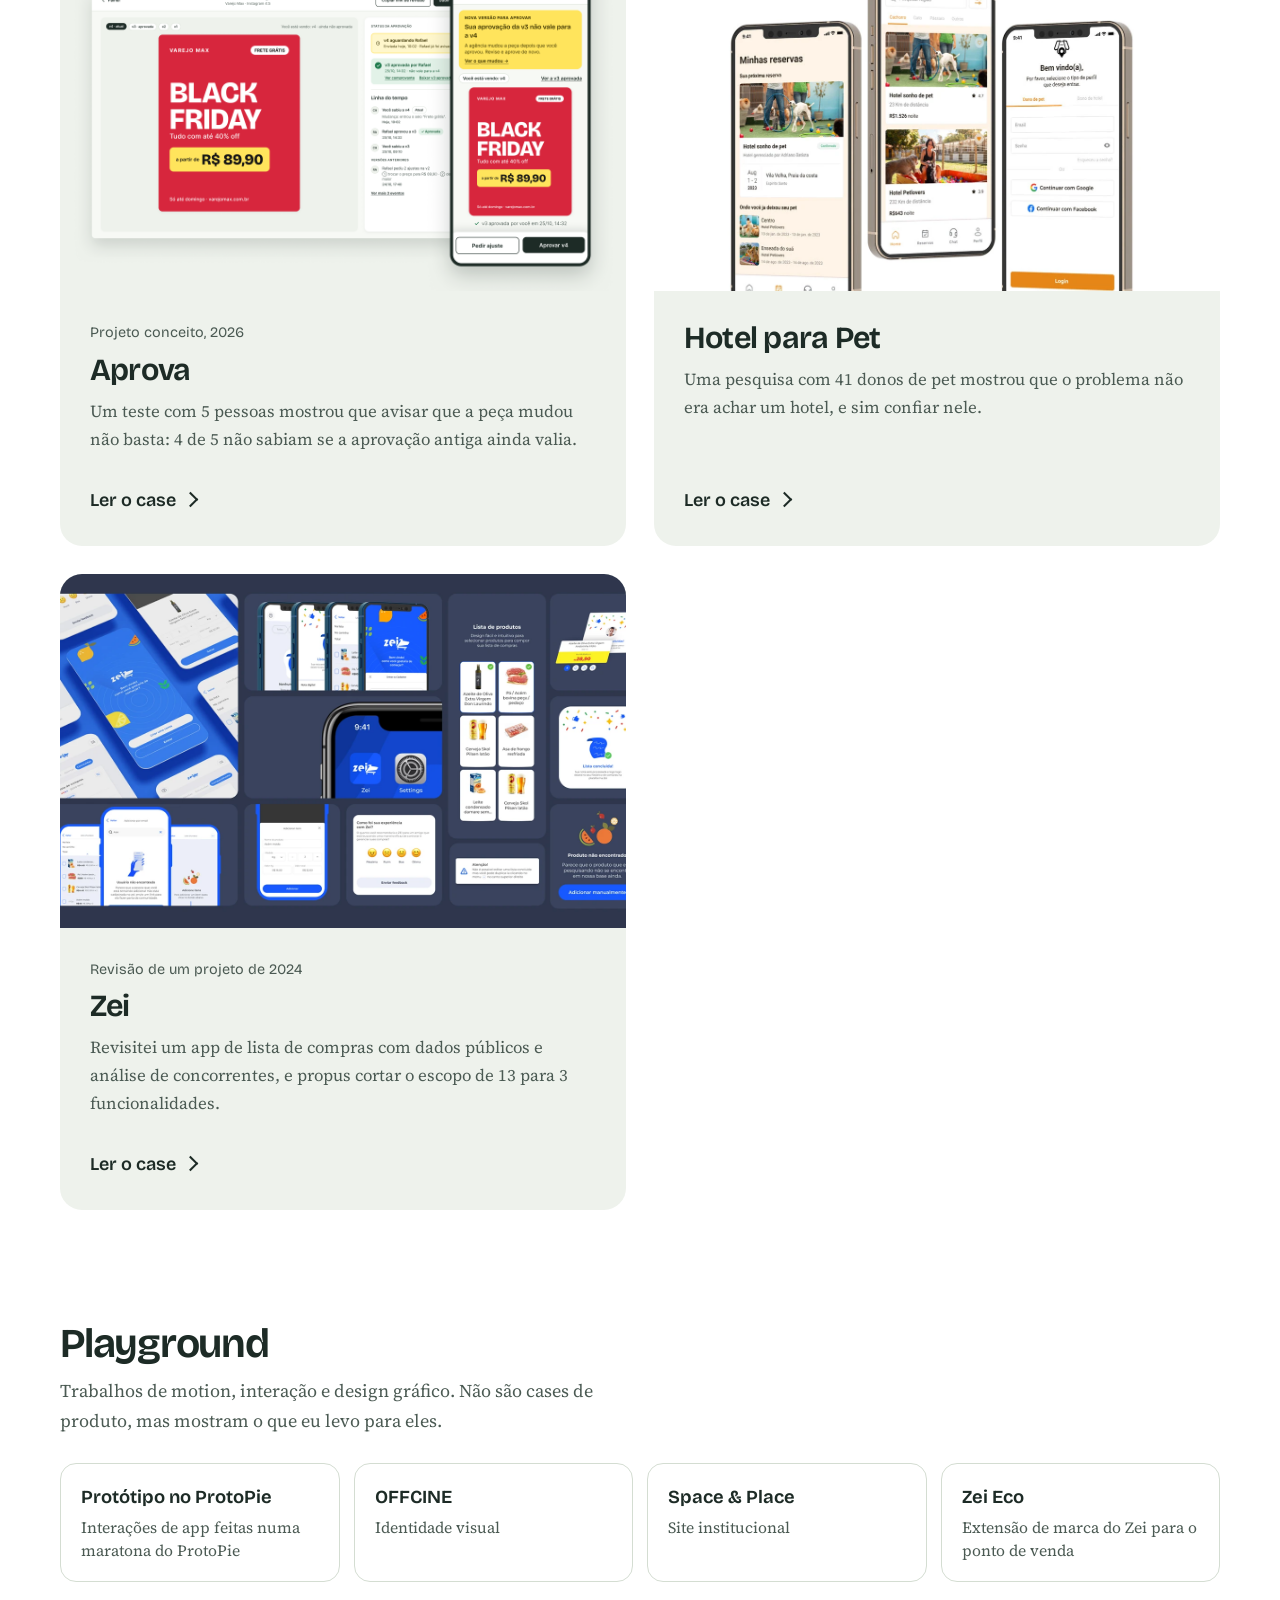
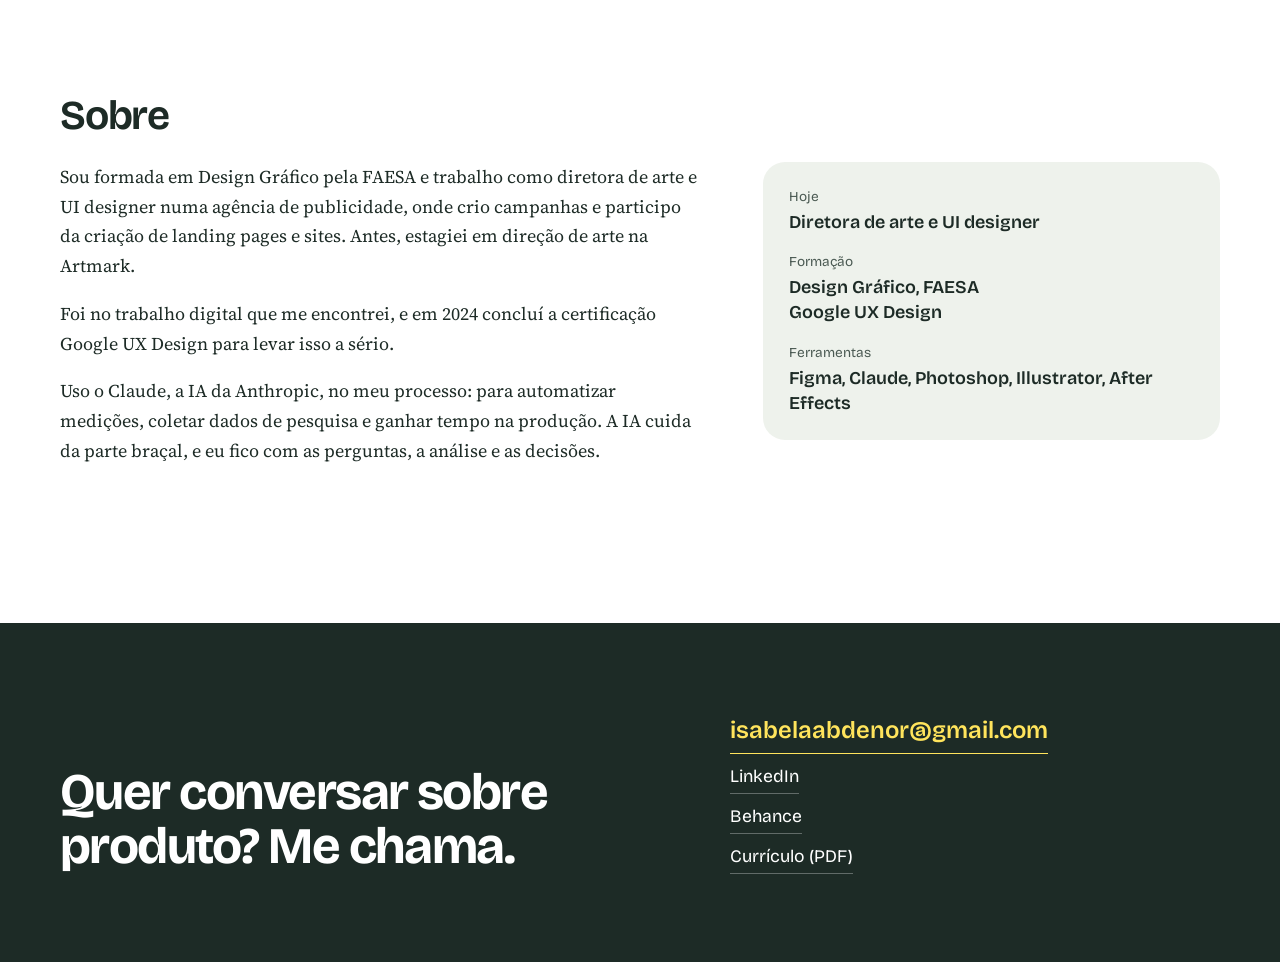
==== commit 64a90d57: "Case Aprova: aprovação de peças entre agência e cliente Nova página do case (pesquisa, teste com 5 p" ====
--- a/index.html
+++ b/index.html
@@ -14,7 +14,7 @@
 <link rel="preconnect" href="https://fonts.googleapis.com">
 <link rel="preconnect" href="https://fonts.gstatic.com" crossorigin>
 <link href="https://fonts.googleapis.com/css2?family=Bricolage+Grotesque:opsz,wght@12..96,300..800&family=Source+Serif+4:opsz,wght@8..60,400;8..60,600&display=swap" rel="stylesheet">
-<link rel="stylesheet" href="styles.css?v=3">
+<link rel="stylesheet" href="styles.css?v=4">
 </head>
 <body>
 
@@ -69,6 +69,16 @@
             <div><b data-count="13">13</b><span>notícias medidas</span></div>
             <div><b data-count="10">10</b><span>decisões de design</span></div>
           </div>
+          <span class="go">Ler o case</span>
+        </div>
+      </a>
+
+      <a class="case" href="aprova.html">
+        <div class="shot"><img src="img/aprova/capa.png" alt="Telas do Aprova no computador e no celular, com o aviso 'Sua aprovação da v3 não vale para a v4'" width="2400" height="1500" loading="lazy"></div>
+        <div class="body">
+          <p class="kind">Projeto conceito, 2026</p>
+          <h3>Aprova</h3>
+          <p class="problem">Um teste com 5 pessoas mostrou que avisar que a peça mudou não basta: 4 de 5 não sabiam se a aprovação antiga ainda valia.</p>
           <span class="go">Ler o case</span>
         </div>
       </a>
--- a/styles.css
+++ b/styles.css
@@ -450,6 +450,11 @@
 .screens .cap b { color: var(--ink); display: block; }
 
 
+/* duas imagens de tela lado a lado (antes e depois no desktop) */
+.pair { display: grid; grid-template-columns: repeat(2, minmax(0, 1fr)); gap: clamp(14px, 2vw, 28px); margin: 1rem 0 2rem; }
+.pair .figure { margin: 0; }
+.pair img, .doc > .figure.wide img { box-shadow: 0 10px 30px rgba(29, 43, 38, .1); }
+
 /* antes e depois arrastável */
 .compare {
   display: grid;
@@ -538,6 +543,7 @@
   .note::before { display: none; }
   .screens { grid-template-columns: repeat(2, minmax(0, 1fr)); }
   .split { grid-template-columns: minmax(0, 1fr); }
+  .pair { grid-template-columns: minmax(0, 1fr); }
   .split img { max-width: 260px; }
   .compare { grid-template-columns: minmax(0, 1fr); justify-items: center; }
   .compare-frame { width: min(100%, 300px); }
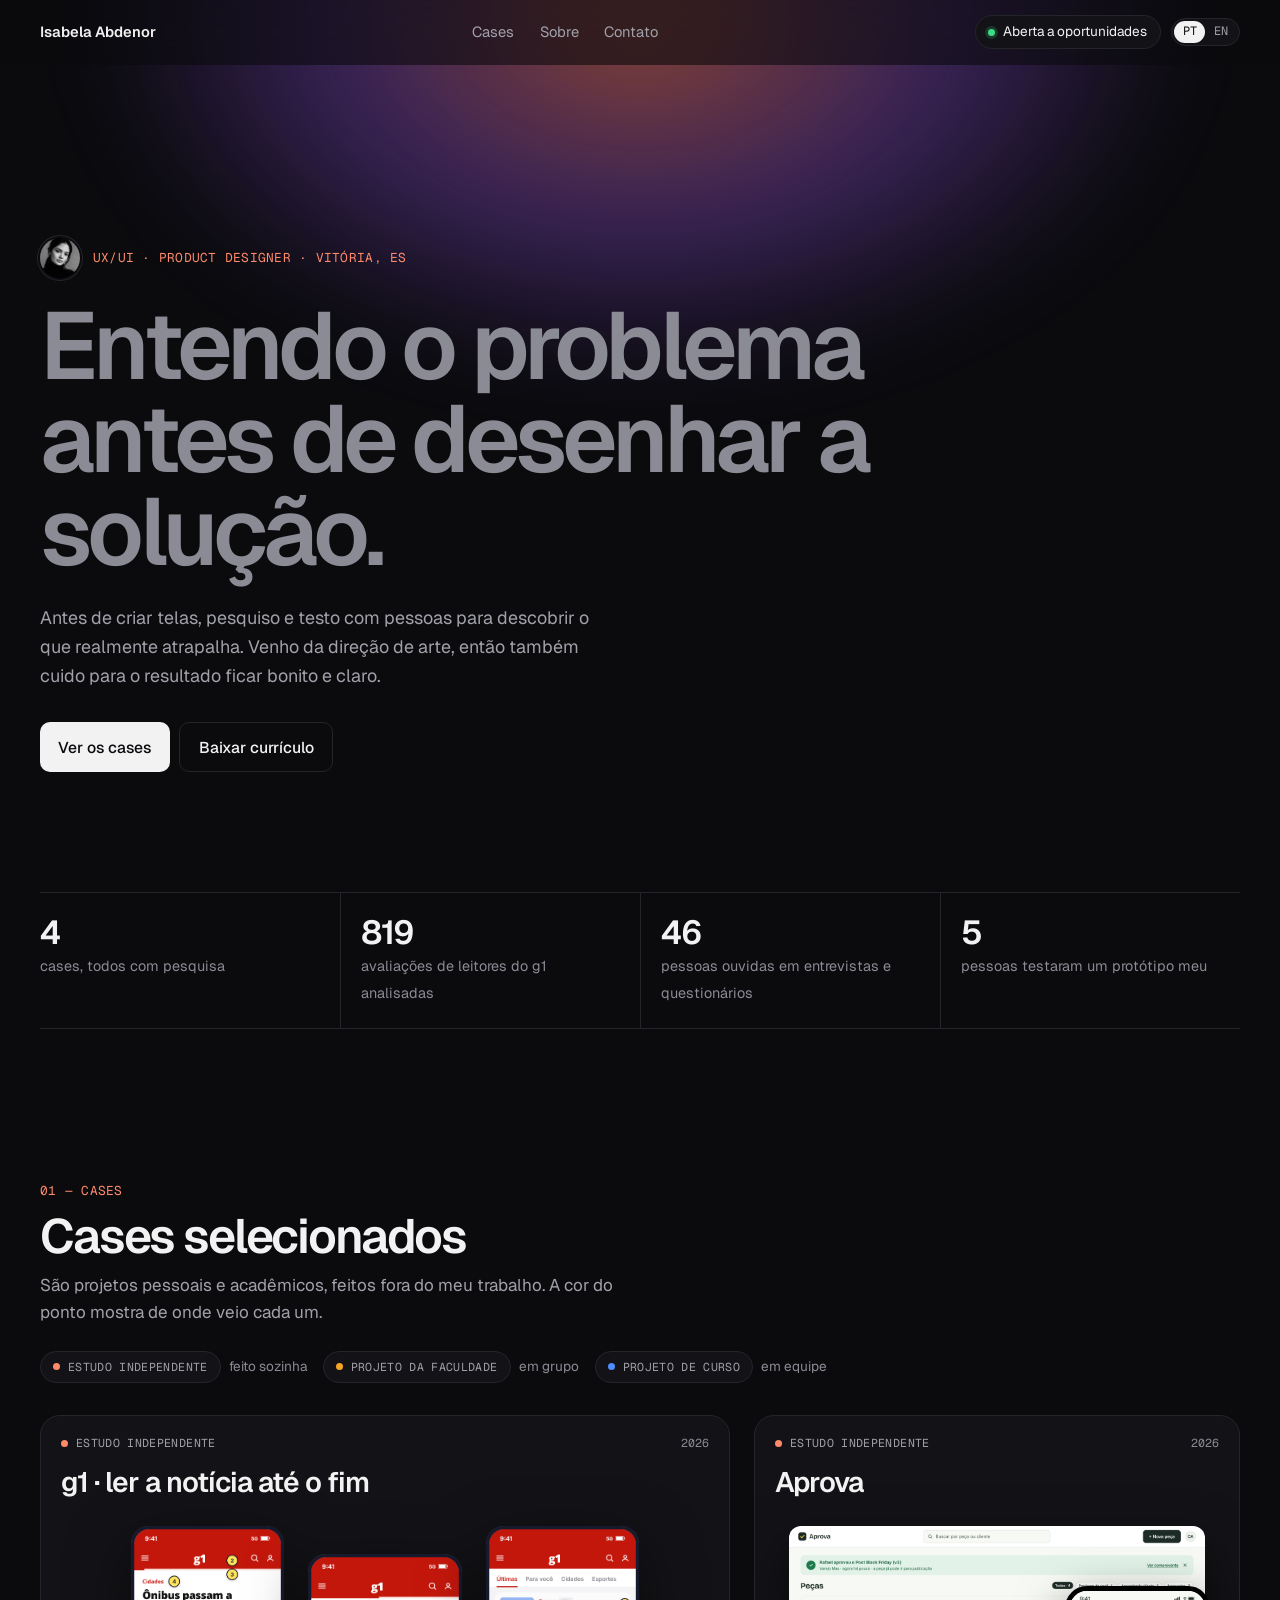
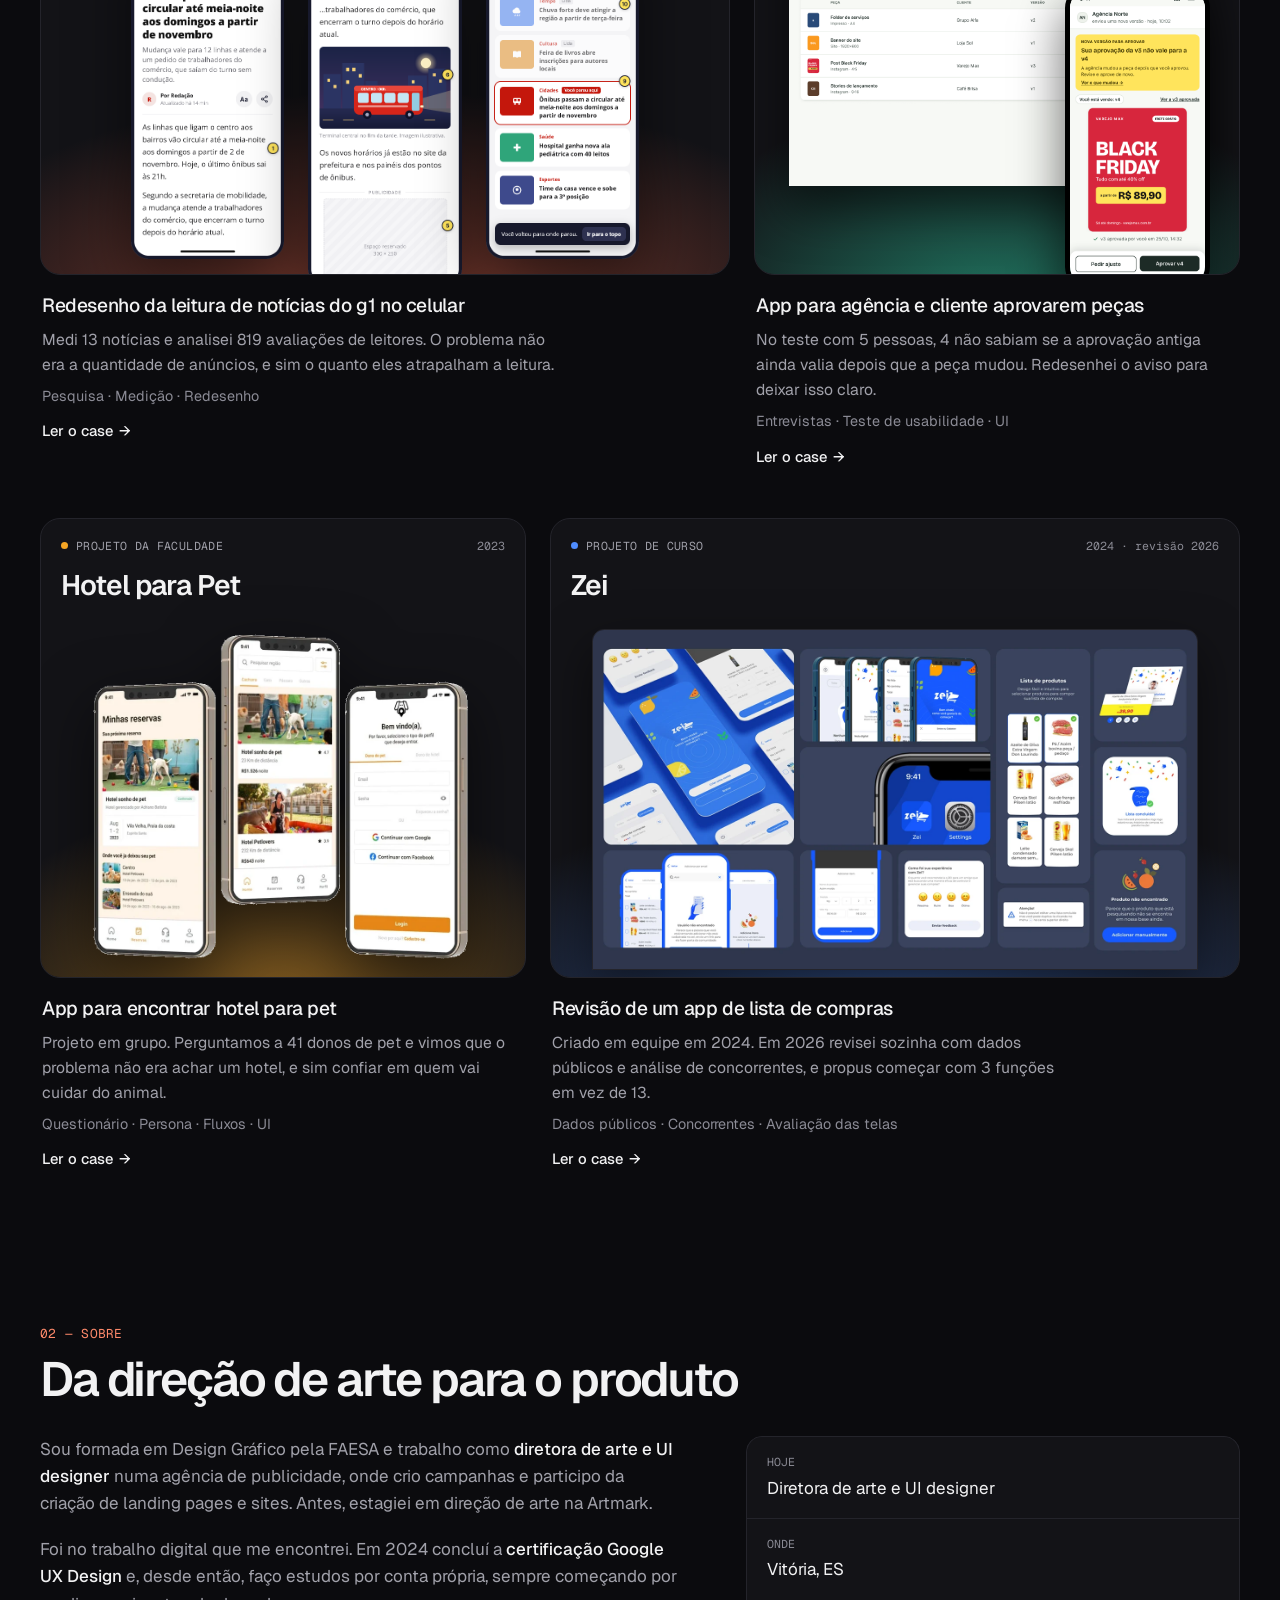
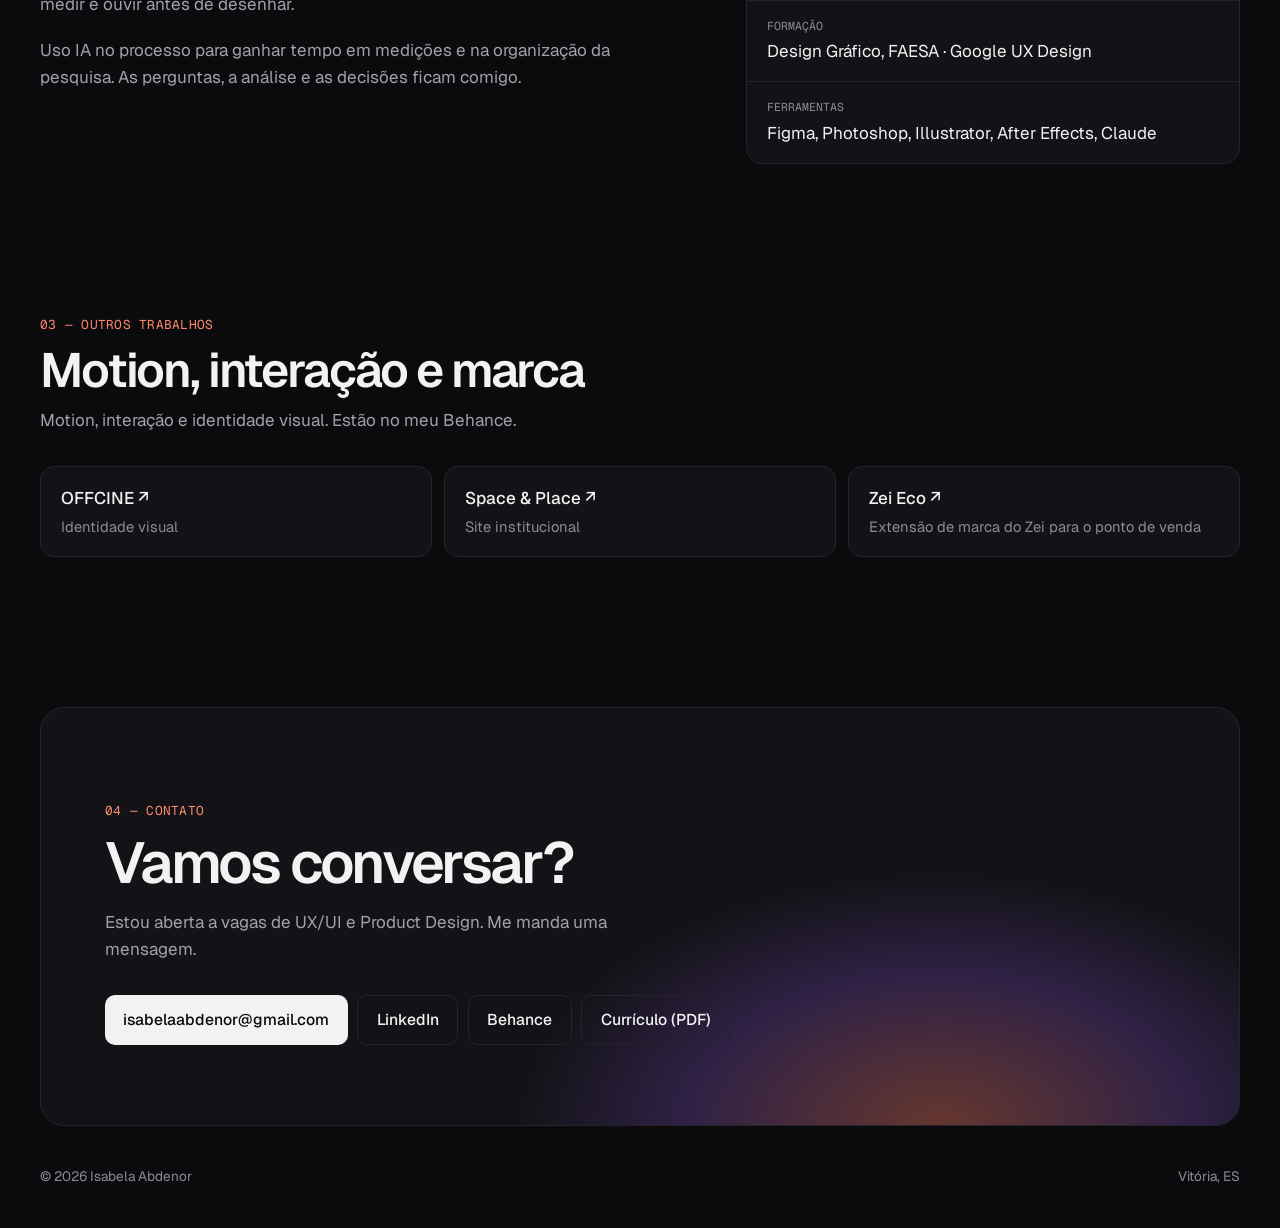
==== commit 6e78516b: "Portfolio novo: visual escuro, cases mais claros e versão em inglês - Home e os quatro cases redesen" ====
--- a/index.html
+++ b/index.html
@@ -4,166 +4,440 @@
 <meta charset="utf-8">
 <meta name="viewport" content="width=device-width, initial-scale=1">
 <title>Isabela Abdenor — UX/UI e Product Designer</title>
-<meta name="description" content="Portfolio de Isabela Abdenor, UX/UI e Product Designer que mede antes de desenhar. Vinda da direção de arte, usa pesquisa e IA para achar o problema certo.">
+<meta name="description" content="Portfolio de Isabela Abdenor, UX/UI e Product Designer em Vitória, ES. Vinda da direção de arte, usa pesquisa e teste para achar o problema certo.">
 <meta property="og:type" content="website">
 <meta property="og:title" content="Isabela Abdenor — UX/UI e Product Designer">
-<meta property="og:description" content="Designer que mede antes de desenhar. Cases de UX/UI e produto com pesquisa, decisões e resultados.">
+<meta property="og:description" content="Entendo o problema antes de desenhar a solução. Cases de UX/UI e produto com pesquisa, decisões e resultados.">
 <meta property="og:image" content="https://isabelaabdenor-ctrl.github.io/img/og-portfolio.png">
 <meta property="og:url" content="https://isabelaabdenor-ctrl.github.io/">
 <meta name="twitter:card" content="summary_large_image">
+<link rel="alternate" hreflang="pt-BR" href="https://isabelaabdenor-ctrl.github.io/">
+<link rel="alternate" hreflang="en" href="https://isabelaabdenor-ctrl.github.io/en/">
+<link rel="alternate" hreflang="x-default" href="https://isabelaabdenor-ctrl.github.io/">
+<meta name="theme-color" content="#0b0b0e">
 <link rel="preconnect" href="https://fonts.googleapis.com">
 <link rel="preconnect" href="https://fonts.gstatic.com" crossorigin>
-<link href="https://fonts.googleapis.com/css2?family=Bricolage+Grotesque:opsz,wght@12..96,300..800&family=Source+Serif+4:opsz,wght@8..60,400;8..60,600&display=swap" rel="stylesheet">
-<link rel="stylesheet" href="styles.css?v=4">
+<link href="https://fonts.googleapis.com/css2?family=Geist:wght@300..800&family=Geist+Mono:wght@400;500&display=swap" rel="stylesheet">
+<style>
+  /* direção B: escuro com brilho */
+  :root {
+    color-scheme: dark;
+    --bg: #0b0b0e;
+    --surface: #131317;
+    --surface-2: #18181d;
+    --line: #24242b;
+    --text: #f2f2f3;
+    --muted: #a1a1aa;
+    --dim: #8b8b95;
+    --coral: #ff8a6b;
+    --g1: #ff6b4a;
+    --aprova: #2dd4a7;
+    --pet: #f5a524;
+    --zei: #4f8dff;
+    --sans: "Geist", system-ui, sans-serif;
+    --mono: "Geist Mono", ui-monospace, monospace;
+    --max: 1200px;
+    --gutter: clamp(16px, 4vw, 40px);
+  }
+  * { box-sizing: border-box; }
+  html { -webkit-text-size-adjust: 100%; scroll-behavior: smooth; }
+  body { margin: 0; background: var(--bg); color: var(--text); font-family: var(--sans); font-size: 1.0625rem; line-height: 1.6; overflow-x: hidden; }
+  img { display: block; max-width: 100%; height: auto; }
+  a { color: inherit; }
+  :focus-visible { outline: 2px solid var(--coral); outline-offset: 3px; border-radius: 6px; }
+  ::selection { background: rgba(255, 138, 107, .35); }
+  .wrap { width: min(calc(100% - 2 * var(--gutter)), var(--max)); margin-inline: auto; }
+  .mono { font-family: var(--mono); font-size: .8rem; letter-spacing: .02em; text-transform: uppercase; }
+
+  /* brilho do topo */
+  .glow { position: absolute; z-index: 0; left: 50%; top: -340px; width: min(1100px, 140vw); height: 720px; transform: translateX(-50%); pointer-events: none;
+    background: radial-gradient(closest-side, rgba(255, 120, 90, .5), rgba(160, 90, 255, .3) 55%, transparent); filter: blur(40px); }
+
+  /* barra fixa */
+  .bar { position: sticky; top: 0; z-index: 20; background: rgba(11, 11, 14, .6); backdrop-filter: blur(14px); -webkit-backdrop-filter: blur(14px); border-bottom: 1px solid transparent; transition: border-color .2s ease; }
+  .bar.scrolled { border-bottom-color: var(--line); }
+  .bar .wrap { display: flex; align-items: center; justify-content: space-between; gap: 1rem; height: 64px; font-size: .92rem; }
+  .bar .me { font-weight: 600; text-decoration: none; white-space: nowrap; }
+  .bar nav { display: flex; gap: 1.6rem; }
+  .bar nav a { color: var(--muted); text-decoration: none; transition: color .15s ease; }
+  .bar nav a:hover { color: var(--text); }
+  .bar .right { display: flex; align-items: center; gap: .6rem; }
+  .pill { display: inline-flex; align-items: center; gap: .5rem; padding: .32rem .8rem; border: 1px solid var(--line); border-radius: 999px; background: var(--surface); font-size: .85rem; white-space: nowrap; }
+  .pill.open::before { content: ""; width: 7px; height: 7px; border-radius: 50%; background: #3ddc84; box-shadow: 0 0 0 3px rgba(61, 220, 132, .18); }
+  .lang { display: inline-flex; border: 1px solid var(--line); border-radius: 999px; padding: 2px; background: var(--surface); }
+  .lang a { padding: .1rem .55rem; border-radius: 999px; text-decoration: none; font-family: var(--mono); font-size: .75rem; color: var(--muted); }
+  .lang a[aria-current] { background: var(--text); color: var(--bg); }
+
+  /* abertura */
+  .hero { position: relative; z-index: 1; padding: clamp(80px, 13vw, 160px) 0 clamp(72px, 10vw, 120px); }
+  .hero .who { display: flex; align-items: center; gap: .8rem; color: var(--coral); }
+  .hero .who img { width: 40px; height: 40px; border-radius: 50%; object-fit: cover; box-shadow: 0 0 0 2px var(--bg), 0 0 0 3px var(--line); }
+  .hero h1 { margin: 1.4rem 0 0; max-width: 15ch; font-size: clamp(2.8rem, 7.4vw, 6rem); line-height: .98; font-weight: 600; letter-spacing: -0.05em; }
+  .hero h1 span { color: var(--dim); }
+  .hero .sub { max-width: 48ch; margin: 1.6rem 0 0; color: var(--muted); font-size: clamp(1.05rem, 1.4vw, 1.2rem); }
+  .actions { display: flex; flex-wrap: wrap; gap: .6rem; margin-top: 2rem; }
+  .btn { display: inline-flex; align-items: center; gap: .45rem; padding: .72rem 1.15rem; border-radius: 10px; font-weight: 500; font-size: .98rem; text-decoration: none; background: var(--text); color: var(--bg); transition: transform .15s ease, opacity .15s ease, border-color .15s ease; }
+  .btn:hover { opacity: .88; }
+  .btn:active { transform: scale(.97); }
+  .btn.ghost { background: transparent; color: var(--text); border: 1px solid var(--line); }
+  .btn.ghost:hover { opacity: 1; border-color: #3a3a44; }
+
+  /* números rápidos */
+  .facts { position: relative; z-index: 1; display: grid; grid-template-columns: repeat(4, minmax(0, 1fr)); border-top: 1px solid var(--line); border-bottom: 1px solid var(--line); }
+  .facts div { padding: 22px 20px 22px 0; }
+  .facts div + div { padding-left: 20px; border-left: 1px solid var(--line); }
+  .facts b { display: block; font-size: clamp(1.6rem, 2.6vw, 2.2rem); font-weight: 600; letter-spacing: -0.04em; line-height: 1.1; }
+  .facts span { color: var(--dim); font-size: .9rem; }
+
+  /* seções */
+  .section { padding-top: clamp(88px, 11vw, 140px); scroll-margin-top: 40px; }
+  .head { display: flex; justify-content: space-between; align-items: end; gap: 1.5rem; flex-wrap: wrap; margin-bottom: 2rem; }
+  .head .mono { color: var(--coral); }
+  .head h2 { margin: .6rem 0 0; font-size: clamp(2rem, 4vw, 3rem); font-weight: 600; letter-spacing: -0.045em; line-height: 1.05; }
+  .head p { margin: .7rem 0 0; color: var(--muted); max-width: 54ch; }
+  .legend { list-style: none; margin: 0; padding: 0; display: flex; flex-wrap: wrap; gap: .5rem 1rem; }
+  .legend li { display: flex; align-items: center; gap: .5rem; }
+  .legend small { color: var(--dim); font-size: .85rem; }
+
+  .seal { display: inline-flex; align-items: center; gap: .5rem; font-family: var(--mono); font-size: .72rem; letter-spacing: .03em; text-transform: uppercase; color: var(--muted); white-space: nowrap; }
+  .seal::before { content: ""; width: 7px; height: 7px; border-radius: 50%; }
+  .seal.indep::before { background: var(--coral); }
+  .seal.facul::before { background: var(--pet); }
+  .seal.curso::before { background: var(--zei); }
+  .legend .seal { padding: .38rem .75rem; border: 1px solid var(--line); border-radius: 999px; background: var(--surface); }
+
+  /* cases em grade de tamanhos diferentes */
+  .bento { display: grid; grid-template-columns: repeat(12, minmax(0, 1fr)); gap: clamp(16px, 2vw, 24px); row-gap: clamp(36px, 4vw, 48px); }
+  .case { text-decoration: none; color: inherit; display: flex; flex-direction: column; }
+  .case.w7 { grid-column: span 7; }
+  .case.w5 { grid-column: span 5; }
+  .card { position: relative; overflow: hidden; height: clamp(360px, 36vw, 460px); border-radius: 20px; background: var(--surface); border: 1px solid var(--line); transition: border-color .3s ease; }
+  .card::before { content: ""; position: absolute; left: -20%; right: -20%; bottom: -55%; height: 95%; background: radial-gradient(closest-side, var(--glow), transparent); opacity: .5; transition: opacity .4s ease; }
+  .case:hover .card { border-color: #34343d; }
+  .case:hover .card::before { opacity: .75; }
+  .card .top { position: absolute; z-index: 2; top: 18px; left: 20px; right: 20px; display: flex; justify-content: space-between; gap: 1rem; }
+  .card .top .yr { font-family: var(--mono); font-size: .72rem; color: var(--dim); }
+  .card .title { position: absolute; z-index: 2; top: 44px; left: 20px; margin: 0; font-size: clamp(1.4rem, 2.2vw, 1.8rem); font-weight: 600; letter-spacing: -0.035em; }
+  .card .art { position: absolute; z-index: 1; left: 0; right: 0; top: 110px; bottom: 0; display: flex; justify-content: center; align-items: flex-start; transition: transform .5s cubic-bezier(.2, .7, .2, 1); }
+  .case:hover .art { transform: translateY(-8px); }
+  .c-g1 { --glow: var(--g1); }
+  .c-aprova { --glow: var(--aprova); }
+  .c-pet { --glow: var(--pet); }
+  .c-zei { --glow: var(--zei); }
+  .c-g1 .art { gap: 4%; padding: 0 7%; }
+  .c-g1 .art img { width: 26%; filter: drop-shadow(0 20px 30px rgba(0, 0, 0, .5)); }
+  .c-g1 .art img:nth-child(2) { margin-top: 28px; }
+  .c-aprova .art { padding: 0 7%; }
+  .c-aprova .desk { width: 100%; border-radius: 12px 12px 0 0; box-shadow: 0 20px 50px rgba(0, 0, 0, .55); }
+  .c-aprova .phone { position: absolute; right: 6%; top: 60px; width: 30%; border-radius: 22px; border: 5px solid #000; box-shadow: 0 20px 50px rgba(0, 0, 0, .6); }
+  .c-pet .art { top: 96px; }
+  .c-pet .art img { width: 90%; filter: drop-shadow(0 20px 30px rgba(0, 0, 0, .5)); }
+  .c-zei .art { padding: 0 6%; }
+  .c-zei .art img { width: 100%; border-radius: 12px 12px 0 0; border: 1px solid var(--line); box-shadow: 0 20px 50px rgba(0, 0, 0, .5); }
+
+  .case .info { padding: 18px 2px 0; }
+  .case h3 { margin: 0; font-size: clamp(1.1rem, 1.5vw, 1.3rem); font-weight: 500; line-height: 1.35; letter-spacing: -0.02em; max-width: 42ch; }
+  .case .desc { margin: .5rem 0 0; color: var(--muted); font-size: .98rem; max-width: 52ch; }
+  .case .meta { margin: .5rem 0 0; color: var(--dim); font-size: .9rem; }
+  .case .go { display: inline-flex; gap: .35rem; margin-top: .7rem; font-size: .92rem; font-weight: 500; color: var(--text); }
+  .case .go::after { content: "→"; transition: transform .2s ease; }
+  .case:hover .go::after { transform: translateX(3px); }
+
+  /* sobre */
+  .about { display: grid; grid-template-columns: minmax(0, 1.3fr) minmax(0, 1fr); gap: clamp(28px, 5vw, 72px); align-items: start; }
+  .about p { color: var(--muted); margin: 0 0 1.1em; max-width: 58ch; }
+  .about p strong { color: var(--text); font-weight: 500; }
+  .facts-list { margin: 0; display: grid; gap: 1px; background: var(--line); border: 1px solid var(--line); border-radius: 16px; overflow: hidden; }
+  .facts-list div { background: var(--surface); padding: 16px 20px; }
+  .facts-list dt { font-family: var(--mono); font-size: .72rem; text-transform: uppercase; color: var(--dim); }
+  .facts-list dd { margin: .2rem 0 0; }
+
+  /* playground */
+  .play { list-style: none; margin: 0; padding: 0; display: grid; grid-template-columns: repeat(3, minmax(0, 1fr)); gap: 12px; }
+  .play a { display: block; height: 100%; padding: 18px 20px; border: 1px solid var(--line); border-radius: 14px; background: var(--surface); text-decoration: none; transition: border-color .2s ease, background .2s ease; }
+  .play a:hover { border-color: #34343d; background: var(--surface-2); }
+  .play b { display: block; font-weight: 500; }
+  .play span { display: block; margin-top: .25rem; color: var(--dim); font-size: .92rem; line-height: 1.45; }
+
+  /* contato */
+  .contact { position: relative; overflow: hidden; margin: clamp(96px, 12vw, 150px) 0 40px; padding: clamp(40px, 7vw, 80px) clamp(24px, 5vw, 64px); border: 1px solid var(--line); border-radius: 24px; background: var(--surface); }
+  .contact::before { content: ""; position: absolute; right: -10%; bottom: -60%; width: 70%; height: 120%; background: radial-gradient(closest-side, rgba(255, 120, 90, .35), rgba(160, 90, 255, .2) 60%, transparent); pointer-events: none; }
+  .contact h2 { position: relative; margin: .8rem 0 0; max-width: 16ch; font-size: clamp(2rem, 5vw, 3.6rem); font-weight: 600; letter-spacing: -0.045em; line-height: 1.02; }
+  .contact .mono { position: relative; color: var(--coral); }
+  .contact .lead { position: relative; margin: 1rem 0 0; color: var(--muted); max-width: 46ch; }
+  .contact .links { position: relative; display: flex; flex-wrap: wrap; gap: .6rem; margin-top: 2rem; }
+  .foot { display: flex; justify-content: space-between; gap: 1rem; flex-wrap: wrap; padding: 0 0 40px; color: var(--dim); font-size: .85rem; }
+
+  /* entrada da abertura: palavra por palavra no título */
+  @keyframes subir { from { opacity: 0; transform: translateY(14px); } to { opacity: 1; transform: none; } }
+  @keyframes palavra { from { opacity: 0; transform: translateY(.35em); filter: blur(6px); } to { opacity: 1; transform: none; filter: none; } }
+  .hero .who { animation: subir .6s cubic-bezier(.2, .7, .2, 1) both; }
+  .hero h1 .w { display: inline-block; animation: palavra .8s cubic-bezier(.2, .7, .2, 1) both; animation-delay: calc(.12s + var(--i) * 55ms); }
+  .hero .sub { animation: subir .7s cubic-bezier(.2, .7, .2, 1) .65s both; }
+  .hero .actions { animation: subir .7s cubic-bezier(.2, .7, .2, 1) .78s both; }
+
+  /* o brilho do topo respira devagar */
+  @keyframes respirar { 0%, 100% { opacity: .85; transform: translateX(-50%) scale(1); } 50% { opacity: 1; transform: translateX(-46%) scale(1.08); } }
+  .glow { animation: respirar 12s ease-in-out infinite; }
+
+  /* blocos aparecem ao rolar */
+  .reveal { opacity: 0; transform: translateY(24px); transition: opacity .8s cubic-bezier(.2, .7, .2, 1), transform .8s cubic-bezier(.2, .7, .2, 1); transition-delay: var(--d, 0s); }
+  .reveal.in { opacity: 1; transform: none; }
+
+  /* luz que segue o mouse dentro do cartão */
+  .card::after { content: ""; position: absolute; inset: 0; z-index: 0; pointer-events: none; opacity: 0; transition: opacity .3s ease;
+    background: radial-gradient(420px circle at var(--mx, 50%) var(--my, 50%), color-mix(in srgb, var(--glow) 22%, transparent), transparent 60%); }
+  .case:hover .card::after { opacity: 1; }
+
+  @media (max-width: 900px) {
+    .bar nav { display: none; }
+    .case.w7, .case.w5 { grid-column: 1 / -1; }
+    .about { grid-template-columns: minmax(0, 1fr); }
+    .play { grid-template-columns: repeat(2, minmax(0, 1fr)); }
+    .facts { grid-template-columns: repeat(2, minmax(0, 1fr)); }
+    .facts div:nth-child(3) { padding-left: 0; border-left: 0; }
+    .facts div:nth-child(n+3) { border-top: 1px solid var(--line); }
+  }
+  @media (max-width: 520px) {
+    .bar .open { display: none; }
+    .play { grid-template-columns: minmax(0, 1fr); }
+    .card { height: 340px; }
+  }
+  @media (prefers-reduced-motion: reduce) {
+    html { scroll-behavior: auto; }
+    .hero .who, .hero h1 .w, .hero .sub, .hero .actions, .glow { animation: none; }
+    .reveal { opacity: 1; transform: none; transition: none; }
+    .art, .card, .card::before, .btn, .case .go::after { transition: none; }
+    .case:hover .art { transform: none; }
+  }
+</style>
 </head>
 <body>
 
-<div class="hero-band">
-  <header class="site-head">
-    <a class="name" href="index.html">Isabela Abdenor</a>
+<header class="bar">
+  <div class="wrap">
+    <a class="me" href="index.html">Isabela Abdenor</a>
     <nav aria-label="Principal">
-      <a href="#trabalhos">Trabalhos</a>
+      <a href="#cases">Cases</a>
       <a href="#sobre">Sobre</a>
       <a href="#contato">Contato</a>
     </nav>
-  </header>
-
-  <section class="hero">
-    <div>
-      <p class="role">UX/UI e Product Designer</p>
-      <h1>Designer que mede antes de desenhar.</h1>
-      <p class="sub">Venho da direção de arte. Uso pesquisa e IA para achar o problema certo, e o olhar de designer gráfica para resolver bem.</p>
-      <div class="actions">
-        <a class="button" href="#trabalhos">Ver trabalhos</a>
-        <a class="button ghost" href="curriculo-isabela-abdenor.pdf">Baixar currículo</a>
+    <div class="right">
+      <span class="pill open">Aberta a oportunidades</span>
+      <span class="lang" aria-label="Idioma"><a aria-current="true" href="index.html" lang="pt-BR">PT</a><a href="en/index.html" lang="en" hreflang="en">EN</a></span>
+    </div>
+  </div>
+</header>
+
+<main>
+  <div class="glow" aria-hidden="true"></div>
+
+  <section class="hero wrap">
+    <p class="who mono"><img src="img/isabela.jpg" alt="" width="400" height="400">UX/UI · Product Designer · Vitória, ES</p>
+    <h1>Entendo o problema <span>antes de desenhar a solução.</span></h1>
+    <p class="sub">Antes de criar telas, pesquiso e testo com pessoas para descobrir o que realmente atrapalha. Venho da direção de arte, então também cuido para o resultado ficar bonito e claro.</p>
+    <div class="actions">
+      <a class="btn" href="#cases">Ver os cases</a>
+      <a class="btn ghost" href="curriculo-isabela-abdenor.pdf">Baixar currículo</a>
+    </div>
+  </section>
+
+  <div class="wrap">
+    <div class="facts">
+      <div><b data-n="4">4</b><span>cases, todos com pesquisa</span></div>
+      <div><b data-n="819">819</b><span>avaliações de leitores do g1 analisadas</span></div>
+      <div><b data-n="46">46</b><span>pessoas ouvidas em entrevistas e questionários</span></div>
+      <div><b data-n="5">5</b><span>pessoas testaram um protótipo meu</span></div>
+    </div>
+  </div>
+
+  <section class="section wrap" id="cases">
+    <div class="head">
+      <div>
+        <p class="mono">01 — Cases</p>
+        <h2>Cases selecionados</h2>
+        <p>São projetos pessoais e acadêmicos, feitos fora do meu trabalho. A cor do ponto mostra de onde veio cada um.</p>
       </div>
-    </div>
-    <div class="hero-visual" aria-hidden="true">
-      <!-- demo do redesenho: a notícia rola sozinha dentro do celular -->
-      <div class="phone-live p1">
-        <div class="screen">
-          <img class="scroller" src="img/g1/tela-longa.png" alt="" width="750" height="3302">
-          <div class="fixed-top"><img src="img/g1/cabecalho.png" alt="" width="750" height="192"><i class="read"></i></div>
-        </div>
+      <ul class="legend" aria-label="Tipos de projeto">
+        <li><span class="seal indep">Estudo independente</span> <small>feito sozinha</small></li>
+        <li><span class="seal facul">Projeto da faculdade</span> <small>em grupo</small></li>
+        <li><span class="seal curso">Projeto de curso</span> <small>em equipe</small></li>
+      </ul>
+    </div>
+
+    <div class="bento">
+      <a class="case w7" href="g1.html">
+        <div class="card c-g1">
+          <div class="top"><span class="seal indep">Estudo independente</span><span class="yr">2026</span></div>
+          <p class="title">g1 · ler a notícia até o fim</p>
+          <div class="art"><img src="img/g1/tela-a.png" alt="" width="750" height="1624"><img src="img/g1/tela-b.png" alt="" width="750" height="1624"><img src="img/g1/tela-d.png" alt="" width="750" height="1624"></div>
+        </div>
+        <div class="info">
+          <h3>Redesenho da leitura de notícias do g1 no celular</h3>
+          <p class="desc">Medi 13 notícias e analisei 819 avaliações de leitores. O problema não era a quantidade de anúncios, e sim o quanto eles atrapalham a leitura.</p>
+          <p class="meta">Pesquisa · Medição · Redesenho</p>
+          <span class="go">Ler o case</span>
+        </div>
+      </a>
+
+      <a class="case w5" href="aprova.html">
+        <div class="card c-aprova">
+          <div class="top"><span class="seal indep">Estudo independente</span><span class="yr">2026</span></div>
+          <p class="title">Aprova</p>
+          <div class="art"><img class="desk" src="img/aprova/ui-painel.png" alt="" width="2400" height="1500"><img class="phone" src="img/aprova/ui-mudou.png" alt="" width="780" height="1688"></div>
+        </div>
+        <div class="info">
+          <h3>App para agência e cliente aprovarem peças</h3>
+          <p class="desc">No teste com 5 pessoas, 4 não sabiam se a aprovação antiga ainda valia depois que a peça mudou. Redesenhei o aviso para deixar isso claro.</p>
+          <p class="meta">Entrevistas · Teste de usabilidade · UI</p>
+          <span class="go">Ler o case</span>
+        </div>
+      </a>
+
+      <a class="case w5" href="pet.html">
+        <div class="card c-pet">
+          <div class="top"><span class="seal facul">Projeto da faculdade</span><span class="yr">2023</span></div>
+          <p class="title">Hotel para Pet</p>
+          <div class="art"><img src="img/pet/card-alpha.png" alt="" width="996" height="820"></div>
+        </div>
+        <div class="info">
+          <h3>App para encontrar hotel para pet</h3>
+          <p class="desc">Projeto em grupo. Perguntamos a 41 donos de pet e vimos que o problema não era achar um hotel, e sim confiar em quem vai cuidar do animal.</p>
+          <p class="meta">Questionário · Persona · Fluxos · UI</p>
+          <span class="go">Ler o case</span>
+        </div>
+      </a>
+
+      <a class="case w7" href="zei.html">
+        <div class="card c-zei">
+          <div class="top"><span class="seal curso">Projeto de curso</span><span class="yr">2024 · revisão 2026</span></div>
+          <p class="title">Zei</p>
+          <div class="art"><img src="img/zei/telas.webp" alt="" width="1400" height="788"></div>
+        </div>
+        <div class="info">
+          <h3>Revisão de um app de lista de compras</h3>
+          <p class="desc">Criado em equipe em 2024. Em 2026 revisei sozinha com dados públicos e análise de concorrentes, e propus começar com 3 funções em vez de 13.</p>
+          <p class="meta">Dados públicos · Concorrentes · Avaliação das telas</p>
+          <span class="go">Ler o case</span>
+        </div>
+      </a>
+    </div>
+  </section>
+
+  <section class="section wrap" id="sobre">
+    <div class="head">
+      <div>
+        <p class="mono">02 — Sobre</p>
+        <h2>Da direção de arte para o produto</h2>
       </div>
-      <img class="p2" src="img/g1/tela-d.png" alt="" width="750" height="1624">
-      <p class="tag"><b>1,4 → 0</b>telas de rolagem até o texto, no redesenho do g1</p>
+    </div>
+    <div class="about">
+      <div>
+        <p>Sou formada em Design Gráfico pela FAESA e trabalho como <strong>diretora de arte e UI designer</strong> numa agência de publicidade, onde crio campanhas e participo da criação de landing pages e sites. Antes, estagiei em direção de arte na Artmark.</p>
+        <p>Foi no trabalho digital que me encontrei. Em 2024 concluí a <strong>certificação Google UX Design</strong> e, desde então, faço estudos por conta própria, sempre começando por medir e ouvir antes de desenhar.</p>
+        <p>Uso IA no processo para ganhar tempo em medições e na organização da pesquisa. As perguntas, a análise e as decisões ficam comigo.</p>
+      </div>
+      <dl class="facts-list">
+        <div><dt>Hoje</dt><dd>Diretora de arte e UI designer</dd></div>
+        <div><dt>Onde</dt><dd>Vitória, ES</dd></div>
+        <div><dt>Formação</dt><dd>Design Gráfico, FAESA · Google UX Design</dd></div>
+        <div><dt>Ferramentas</dt><dd>Figma, Photoshop, Illustrator, After Effects, Claude</dd></div>
+      </dl>
     </div>
   </section>
-</div>
-
-<main>
-  <section class="work" id="trabalhos">
-    <h2>Trabalhos selecionados</h2>
-    <p class="intro">Em cada case mostro o que era hipótese, o que a pesquisa mostrou e por que tomei cada decisão.</p>
-
-    <div class="cases">
-      <a class="case featured" href="g1.html">
-        <div class="shot"><img src="img/g1/capa-g1.png" alt="Quatro telas do redesenho da leitura de notícias do g1 no celular" width="1600" height="1000"></div>
-        <div class="body">
-          <p class="kind">Estudo independente, 2026</p>
-          <h3>g1: ler a notícia até o fim</h3>
-          <p class="problem">Medi o site, analisei 819 avaliações de leitores e descobri que o problema não é a quantidade de anúncios, e sim o que eles fazem. Redesenhei a leitura a partir disso.</p>
-          <div class="metric">
-            <div><b data-count="819">819</b><span>avaliações analisadas</span></div>
-            <div><b data-count="13">13</b><span>notícias medidas</span></div>
-            <div><b data-count="10">10</b><span>decisões de design</span></div>
-          </div>
-          <span class="go">Ler o case</span>
-        </div>
-      </a>
-
-      <a class="case" href="aprova.html">
-        <div class="shot"><img src="img/aprova/capa.png" alt="Telas do Aprova no computador e no celular, com o aviso 'Sua aprovação da v3 não vale para a v4'" width="2400" height="1500" loading="lazy"></div>
-        <div class="body">
-          <p class="kind">Projeto conceito, 2026</p>
-          <h3>Aprova</h3>
-          <p class="problem">Um teste com 5 pessoas mostrou que avisar que a peça mudou não basta: 4 de 5 não sabiam se a aprovação antiga ainda valia.</p>
-          <span class="go">Ler o case</span>
-        </div>
-      </a>
-
-      <a class="case" href="pet.html">
-        <div class="shot"><img src="img/pet/capa.webp" alt="Telas do app de hotéis para pet" width="1200" height="1558" loading="lazy"></div>
-        <div class="body">
-          <h3>Hotel para Pet</h3>
-          <p class="problem">Uma pesquisa com 41 donos de pet mostrou que o problema não era achar um hotel, e sim confiar nele.</p>
-          <span class="go">Ler o case</span>
-        </div>
-      </a>
-
-      <a class="case" href="zei.html">
-        <div class="shot"><img src="img/zei/telas.webp" alt="Telas do app Zei" width="1400" height="788" loading="lazy"></div>
-        <div class="body">
-          <p class="kind">Revisão de um projeto de 2024</p>
-          <h3>Zei</h3>
-          <p class="problem">Revisitei um app de lista de compras com dados públicos e análise de concorrentes, e propus cortar o escopo de 13 para 3 funcionalidades.</p>
-          <span class="go">Ler o case</span>
-        </div>
-      </a>
-    </div>
-  </section>
-
-  <section class="section" id="playground">
-    <h2>Playground</h2>
-    <p class="intro">Trabalhos de motion, interação e design gráfico. Não são cases de produto, mas mostram o que eu levo para eles.</p>
+
+  <section class="section wrap" id="playground">
+    <div class="head">
+      <div>
+        <p class="mono">03 — Outros trabalhos</p>
+        <h2>Motion, interação e marca</h2>
+        <p>Motion, interação e identidade visual. Estão no meu Behance.</p>
+      </div>
+    </div>
     <ul class="play">
-      <li><a href="https://www.behance.net/gallery/202057637/Projeto-criado-durante-maratona-do-ProtoPie"><b>Protótipo no ProtoPie</b><span>Interações de app feitas numa maratona do ProtoPie</span></a></li>
-      <li><a href="https://www.behance.net/gallery/131307971/OFFCINE"><b>OFFCINE</b><span>Identidade visual</span></a></li>
-      <li><a href="https://www.behance.net/gallery/140035147/Site-SPACE-PLACE"><b>Space &amp; Place</b><span>Site institucional</span></a></li>
-      <li><a href="https://www.behance.net/gallery/186229817/Projeto-Zei-Eco-Design-Process"><b>Zei Eco</b><span>Extensão de marca do Zei para o ponto de venda</span></a></li>
+      <li><a href="https://www.behance.net/gallery/131307971/OFFCINE"><b>OFFCINE ↗</b><span>Identidade visual</span></a></li>
+      <li><a href="https://www.behance.net/gallery/140035147/Site-SPACE-PLACE"><b>Space &amp; Place ↗</b><span>Site institucional</span></a></li>
+      <li><a href="https://www.behance.net/gallery/186229817/Projeto-Zei-Eco-Design-Process"><b>Zei Eco ↗</b><span>Extensão de marca do Zei para o ponto de venda</span></a></li>
     </ul>
   </section>
 
-  <section class="section" id="sobre">
-    <h2>Sobre</h2>
-    <div class="about">
-      <div>
-        <p>Sou formada em Design Gráfico pela FAESA e trabalho como diretora de arte e UI designer numa agência de publicidade, onde crio campanhas e participo da criação de landing pages e sites. Antes, estagiei em direção de arte na Artmark.</p>
-        <p>Foi no trabalho digital que me encontrei, e em 2024 concluí a certificação Google UX Design para levar isso a sério.</p>
-        <p>Uso o Claude, a IA da Anthropic, no meu processo: para automatizar medições, coletar dados de pesquisa e ganhar tempo na produção. A IA cuida da parte braçal, e eu fico com as perguntas, a análise e as decisões.</p>
+  <section class="wrap" id="contato">
+    <div class="contact">
+      <p class="mono">04 — Contato</p>
+      <h2>Vamos conversar?</h2>
+      <p class="lead">Estou aberta a vagas de UX/UI e Product Design. Me manda uma mensagem.</p>
+      <div class="links">
+        <a class="btn" href="mailto:isabelaabdenor@gmail.com">isabelaabdenor@gmail.com</a>
+        <a class="btn ghost" href="https://www.linkedin.com/in/isabelaabdenor/">LinkedIn</a>
+        <a class="btn ghost" href="https://www.behance.net/isabelaabdenor">Behance</a>
+        <a class="btn ghost" href="curriculo-isabela-abdenor.pdf">Currículo (PDF)</a>
       </div>
-      <dl class="about-facts">
-        <div><dt>Hoje</dt><dd>Diretora de arte e UI designer</dd></div>
-        <div><dt>Formação</dt><dd>Design Gráfico, FAESA<br>Google UX Design</dd></div>
-        <div><dt>Ferramentas</dt><dd>Figma, Claude, Photoshop, Illustrator, After Effects</dd></div>
-      </dl>
-    </div>
+    </div>
+    <footer class="foot"><span>© 2026 Isabela Abdenor</span><span>Vitória, ES</span></footer>
   </section>
 </main>
 
-<footer class="site-foot" id="contato">
-  <div class="foot-inner">
-    <p class="ask">Quer conversar sobre produto? Me chama.</p>
-    <div class="links">
-      <a class="mail" href="mailto:isabelaabdenor@gmail.com">isabelaabdenor@gmail.com</a>
-      <a href="https://www.linkedin.com/in/isabelaabdenor/">LinkedIn</a>
-      <a href="https://www.behance.net/isabelaabdenor">Behance</a>
-      <a href="curriculo-isabela-abdenor.pdf">Currículo (PDF)</a>
-    </div>
-  </div>
-</footer>
-
-
 <script>
-  // números do case em destaque contam até o valor quando o cartão aparece
-  const nums = document.querySelectorAll('[data-count]');
   const calmo = matchMedia('(prefers-reduced-motion: reduce)').matches;
-  if (!calmo && 'IntersectionObserver' in window) {
-    nums.forEach(n => n.textContent = '0');
-    const io = new IntersectionObserver(entries => entries.forEach(e => {
+
+  // título entra palavra por palavra
+  const h1 = document.querySelector('.hero h1');
+  let i = 0;
+  const quebrar = el => [...el.childNodes].forEach(n => {
+    if (n.nodeType === 3) {
+      const frag = document.createDocumentFragment();
+      n.textContent.split(/(\s+)/).forEach(t => {
+        if (!t) return;
+        if (/^\s+$/.test(t)) { frag.append(t); return; }
+        const w = document.createElement('span'); w.className = 'w'; w.style.setProperty('--i', i++); w.textContent = t; frag.append(w);
+      });
+      n.replaceWith(frag);
+    } else quebrar(n);
+  });
+  h1.setAttribute('aria-label', h1.textContent);
+  quebrar(h1);
+
+  // blocos aparecem ao rolar; cartões lado a lado entram um depois do outro
+  document.querySelectorAll('.facts, .section .head, .case, .about, .play li, .contact').forEach(el => el.classList.add('reveal'));
+  document.querySelectorAll('.bento .case').forEach((el, k) => el.style.setProperty('--d', (k % 2) * .12 + 's'));
+  document.querySelectorAll('.play li').forEach((el, k) => el.style.setProperty('--d', k * .07 + 's'));
+  const io = new IntersectionObserver(es => es.forEach(e => {
+    if (!e.isIntersecting) return;
+    e.target.classList.add('in');
+    io.unobserve(e.target);
+  }), { threshold: .15, rootMargin: '0px 0px -40px 0px' });
+  document.querySelectorAll('.reveal').forEach(el => io.observe(el));
+
+  // números contam até o valor
+  const nums = document.querySelectorAll('[data-n]');
+  if (!calmo) {
+    const contar = new IntersectionObserver(es => es.forEach(e => {
       if (!e.isIntersecting) return;
-      io.unobserve(e.target);
-      const alvo = +e.target.dataset.count, t0 = performance.now(), dur = 1100;
+      contar.unobserve(e.target);
+      const alvo = +e.target.dataset.n, t0 = performance.now(), dur = 1200;
       const passo = t => {
-        const k = Math.min(1, (t - t0) / dur), suave = 1 - Math.pow(1 - k, 3);
-        e.target.textContent = Math.round(alvo * suave);
+        const k = Math.min(1, (t - t0) / dur);
+        e.target.textContent = Math.round(alvo * (1 - Math.pow(1 - k, 3)));
         if (k < 1) requestAnimationFrame(passo);
       };
+      e.target.textContent = '0';
       requestAnimationFrame(passo);
     }), { threshold: .6 });
-    nums.forEach(n => io.observe(n));
+    nums.forEach(n => contar.observe(n));
   }
+
+  // luz do cartão acompanha o mouse
+  document.querySelectorAll('.card').forEach(c => c.addEventListener('pointermove', e => {
+    const r = c.getBoundingClientRect();
+    c.style.setProperty('--mx', e.clientX - r.left + 'px');
+    c.style.setProperty('--my', e.clientY - r.top + 'px');
+  }));
+
+  // a barra ganha uma linha quando a página rola
+  const bar = document.querySelector('.bar');
+  const marcar = () => bar.classList.toggle('scrolled', scrollY > 8);
+  addEventListener('scroll', marcar, { passive: true });
+  marcar();
 </script>
 </body>
 </html>
